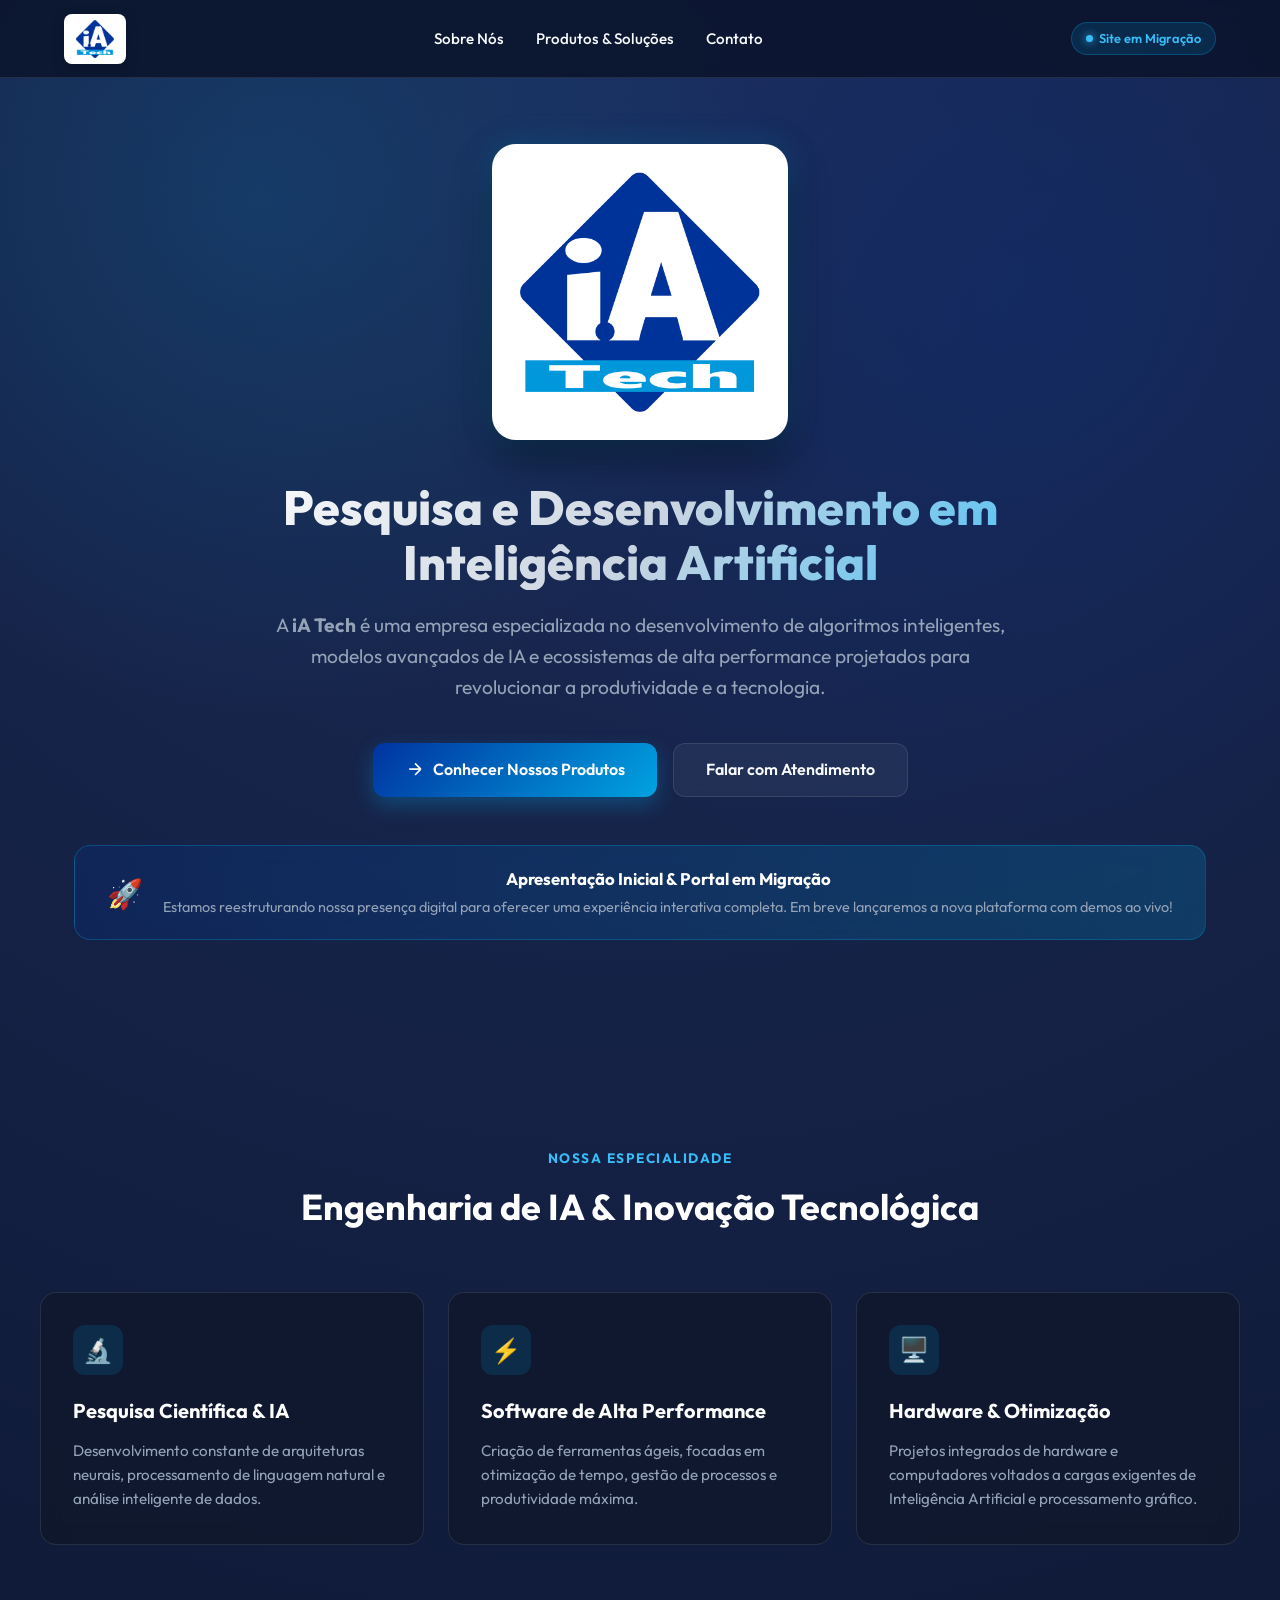
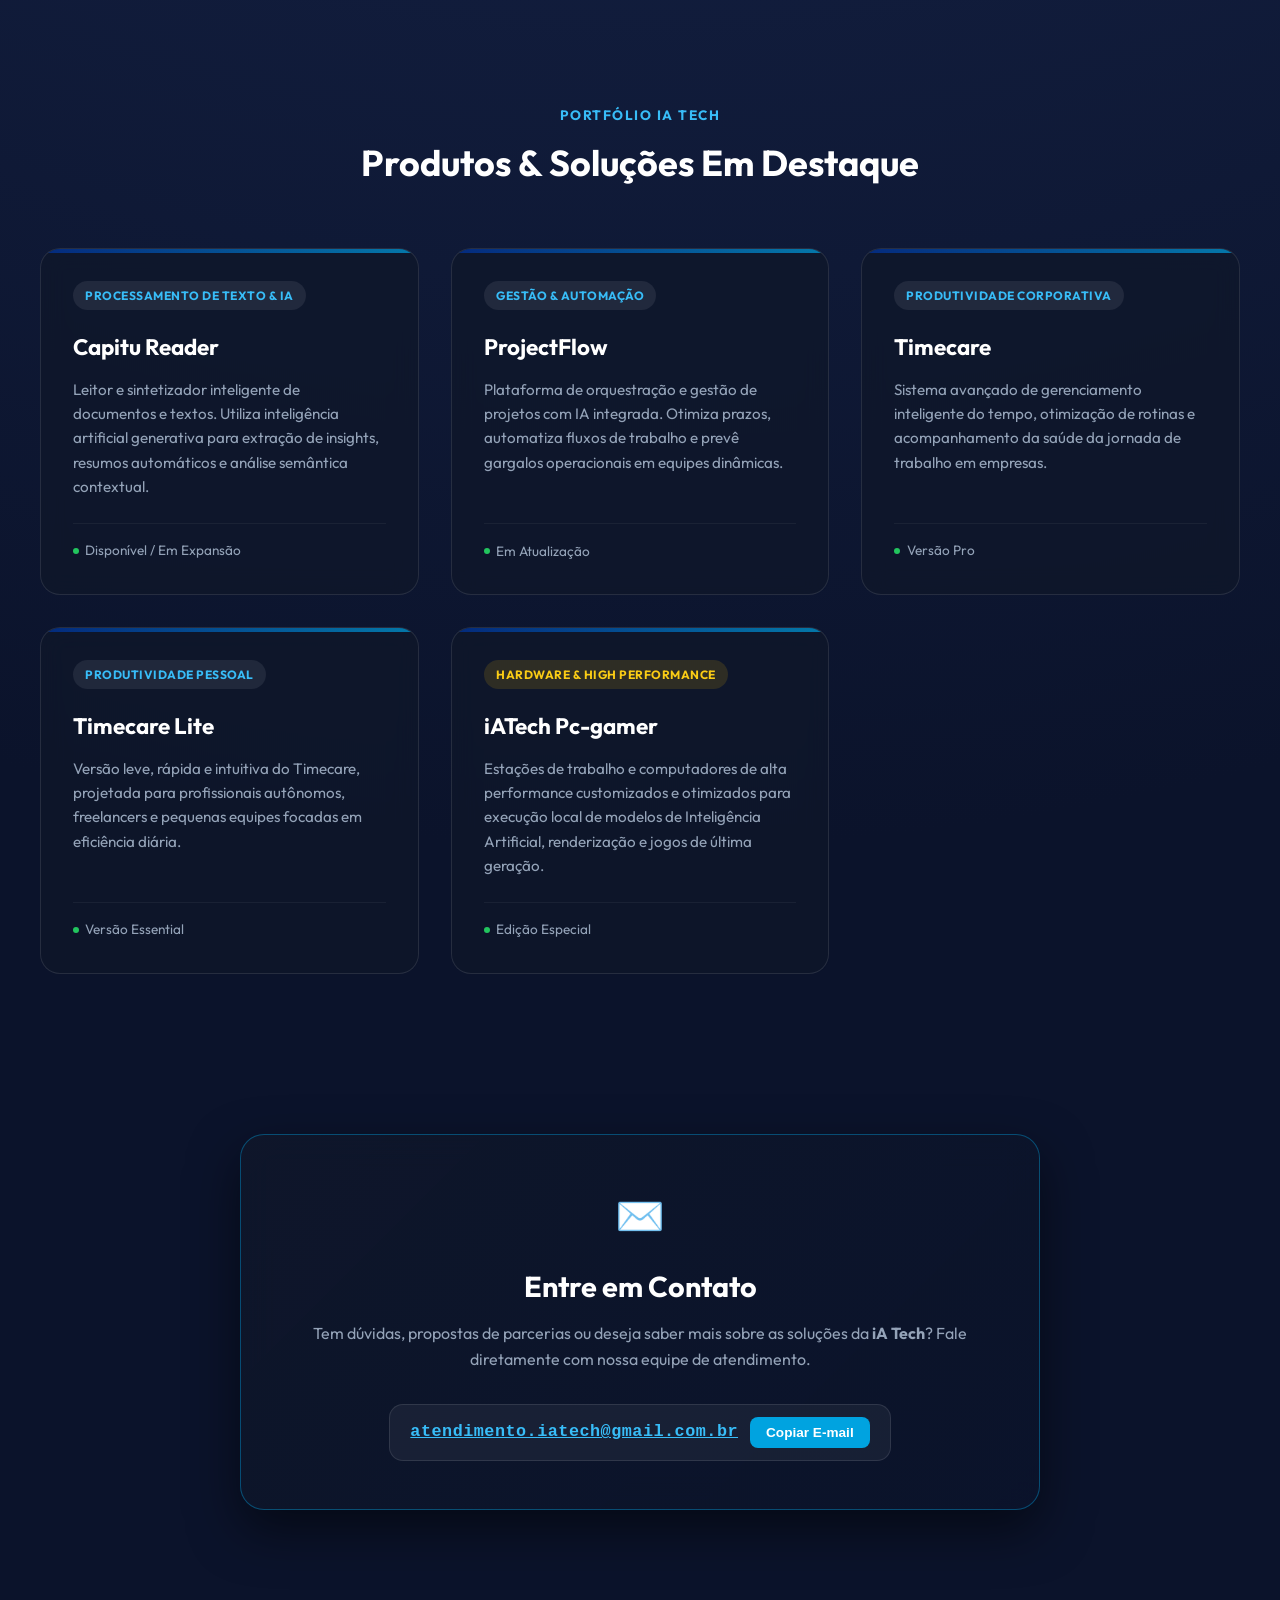
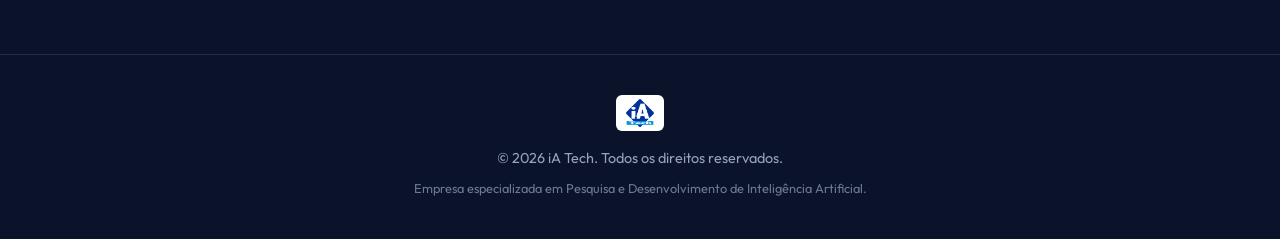
==== index.html @ 03be35f1 "init" ====
<!DOCTYPE html>
<html lang="pt-BR">
<head>
  <meta charset="UTF-8">
  <meta name="viewport" content="width=device-width, initial-scale=1.0">
  <title>iA Tech | Pesquisa e Desenvolvimento em Inteligência Artificial</title>

  <!-- SEO & Open Graph Meta Tags -->
  <meta name="description" content="A iA Tech é uma empresa especializada em pesquisa e desenvolvimento de inteligência artificial. Conheça nossos produtos: Capitu Reader, ProjectFlow, Timecare, Timecare Lite e iATech Pc-gamer.">
  <meta name="keywords" content="iA Tech, Inteligência Artificial, Pesquisa e Desenvolvimento, Capitu Reader, ProjectFlow, Timecare, Timecare Lite, iATech Pc-gamer">
  <meta name="author" content="iA Tech">
  
  <meta property="og:title" content="iA Tech | Pesquisa e Desenvolvimento de Inteligência Artificial">
  <meta property="og:description" content="Empresa especializada em soluções avançadas, pesquisa e desenvolvimento de inteligência artificial.">
  <meta property="og:image" content="logo.png">
  <meta property="og:type" content="website">

  <!-- Favicon -->
  <link rel="icon" type="image/png" href="logo.png">

  <!-- Google Fonts (Outfit & Inter) -->
  <link rel="preconnect" href="https://fonts.googleapis.com">
  <link rel="preconnect" href="https://fonts.gstatic.com" crossorigin>
  <link href="https://fonts.googleapis.com/css2?family=Inter:wght@400;500;600;700&family=Outfit:wght@500;600;700;800&display=swap" rel="stylesheet">

  <!-- Custom Stylesheet -->
  <link rel="stylesheet" href="styles.css">

  <!-- ==========================================================================
       BLOCO GOOGLE TAG (gtag.js) - COLE O SEU ID DO GOOGLE ANALYTICS ABAIXO
       ========================================================================== -->
  <!-- Google tag (gtag.js)
  <script async src="https://www.googletagmanager.com/gtag/js?id=G-XXXXXXXXXX"></script>
  <script>
    window.dataLayer = window.dataLayer || [];
    function gtag(){dataLayer.push(arguments);}
    gtag('js', new Date());

    gtag('config', 'G-XXXXXXXXXX');
  </script>
  -->
  <!-- ========================================================================== -->
</head>
<body>

  <!-- Ambient Lighting Effects -->
  <div class="ambient-glow"></div>

  <!-- Header Navigation -->
  <header class="navbar">
    <div class="container nav-container">
      <a href="#" class="nav-logo-box" title="iA Tech Website">
        <img src="logo.png" alt="iA Tech Logo" class="nav-logo-img">
      </a>

      <ul class="nav-links">
        <li><a href="#sobre">Sobre Nós</a></li>
        <li><a href="#produtos">Produtos & Soluções</a></li>
        <li><a href="#contato">Contato</a></li>
      </ul>

      <div class="badge-status">
        <span class="badge-dot"></span>
        <span>Site em Migração</span>
      </div>
    </div>
  </header>

  <main>
    <!-- Hero Section -->
    <section class="hero container">
      <!-- White card background to match white background of logo.png 800x800 -->
      <div class="hero-logo-wrapper">
        <img src="logo.png" alt="iA Tech - Inteligência Artificial" class="hero-logo-img">
      </div>

      <h1 class="hero-title">Pesquisa e Desenvolvimento em Inteligência Artificial</h1>
      
      <p class="hero-subtitle">
        A <strong>iA Tech</strong> é uma empresa especializada no desenvolvimento de algoritmos inteligentes, modelos avançados de IA e ecossistemas de alta performance projetados para revolucionar a produtividade e a tecnologia.
      </p>

      <div class="hero-cta-group">
        <a href="#produtos" class="btn btn-primary">
          <svg width="20" height="20" fill="none" stroke="currentColor" stroke-width="2" viewBox="0 0 24 24"><path d="M19 11H5m14 0l-7-7m7 7l-7 7"/></svg>
          Conhecer Nossos Produtos
        </a>
        <a href="#contato" class="btn btn-secondary">
          Falar com Atendimento
        </a>
      </div>

      <!-- Migration Announcement Notice -->
      <div class="migration-notice">
        <div class="notice-icon">🚀</div>
        <div class="notice-text">
          <h4>Apresentação Inicial & Portal em Migração</h4>
          <p>Estamos reestruturando nossa presença digital para oferecer uma experiência interativa completa. Em breve lançaremos a nova plataforma com demos ao vivo!</p>
        </div>
      </div>
    </section>

    <!-- About / Mission Section -->
    <section id="sobre" class="section container">
      <div class="section-header">
        <span class="section-tag">Nossa Especialidade</span>
        <h2 class="section-title">Engenharia de IA & Inovação Tecnológica</h2>
      </div>

      <div class="grid-about">
        <div class="card-about">
          <div class="about-icon">🔬</div>
          <h3>Pesquisa Científica & IA</h3>
          <p>Desenvolvimento constante de arquiteturas neurais, processamento de linguagem natural e análise inteligente de dados.</p>
        </div>

        <div class="card-about">
          <div class="about-icon">⚡</div>
          <h3>Software de Alta Performance</h3>
          <p>Criação de ferramentas ágeis, focadas em otimização de tempo, gestão de processos e produtividade máxima.</p>
        </div>

        <div class="card-about">
          <div class="about-icon">🖥️</div>
          <h3>Hardware & Otimização</h3>
          <p>Projetos integrados de hardware e computadores voltados a cargas exigentes de Inteligência Artificial e processamento gráfico.</p>
        </div>
      </div>
    </section>

    <!-- Products Section -->
    <section id="produtos" class="section container">
      <div class="section-header">
        <span class="section-tag">Portfólio iA Tech</span>
        <h2 class="section-title">Produtos & Soluções Em Destaque</h2>
      </div>

      <div class="products-grid">
        
        <!-- Capitu Reader -->
        <article class="product-card">
          <span class="product-badge">Processamento de Texto & IA</span>
          <h3 class="product-title">Capitu Reader</h3>
          <p class="product-description">
            Leitor e sintetizador inteligente de documentos e textos. Utiliza inteligência artificial generativa para extração de insights, resumos automáticos e análise semântica contextual.
          </p>
          <div class="product-footer">
            <span class="product-status">
              <span class="status-dot"></span> Disponível / Em Expansão
            </span>
          </div>
        </article>

        <!-- ProjectFlow -->
        <article class="product-card">
          <span class="product-badge">Gestão & Automação</span>
          <h3 class="product-title">ProjectFlow</h3>
          <p class="product-description">
            Plataforma de orquestração e gestão de projetos com IA integrada. Otimiza prazos, automatiza fluxos de trabalho e prevê gargalos operacionais em equipes dinâmicas.
          </p>
          <div class="product-footer">
            <span class="product-status">
              <span class="status-dot"></span> Em Atualização
            </span>
          </div>
        </article>

        <!-- Timecare -->
        <article class="product-card">
          <span class="product-badge">Produtividade Corporativa</span>
          <h3 class="product-title">Timecare</h3>
          <p class="product-description">
            Sistema avançado de gerenciamento inteligente do tempo, otimização de rotinas e acompanhamento da saúde da jornada de trabalho em empresas.
          </p>
          <div class="product-footer">
            <span class="product-status">
              <span class="status-dot"></span> Versão Pro
            </span>
          </div>
        </article>

        <!-- Timecare Lite -->
        <article class="product-card">
          <span class="product-badge">Produtividade Pessoal</span>
          <h3 class="product-title">Timecare Lite</h3>
          <p class="product-description">
            Versão leve, rápida e intuitiva do Timecare, projetada para profissionais autônomos, freelancers e pequenas equipes focadas em eficiência diária.
          </p>
          <div class="product-footer">
            <span class="product-status">
              <span class="status-dot"></span> Versão Essential
            </span>
          </div>
        </article>

        <!-- iATech Pc-gamer -->
        <article class="product-card">
          <span class="product-badge hardware">Hardware & High Performance</span>
          <h3 class="product-title">iATech Pc-gamer</h3>
          <p class="product-description">
            Estações de trabalho e computadores de alta performance customizados e otimizados para execução local de modelos de Inteligência Artificial, renderização e jogos de última geração.
          </p>
          <div class="product-footer">
            <span class="product-status">
              <span class="status-dot"></span> Edição Especial
            </span>
          </div>
        </article>

      </div>
    </section>

    <!-- Contact Section with Anti-Bot Obfuscated Email -->
    <section id="contato" class="section container">
      <div class="contact-card">
        <div class="contact-icon">✉️</div>
        <h2 class="contact-title">Entre em Contato</h2>
        <p class="contact-text">
          Tem dúvidas, propostas de parcerias ou deseja saber mais sobre as soluções da <strong>iA Tech</strong>? Fale diretamente com nossa equipe de atendimento.
        </p>

        <!-- Anti-bot Email Component -->
        <div class="email-obfuscated-container">
          <a id="email-mailto-btn" href="#" class="email-display" title="Clique para enviar um e-mail">
            <span id="email-placeholder">&#97;&#116;&#101;&#110;&#100;&#105;&#109;&#101;&#110;&#116;&#111;&#46;&#105;&#97;&#116;&#101;&#99;&#104;&#64;&#103;&#109;&#97;&#105;&#108;&#46;&#99;&#111;&#109;&#46;&#98;&#114;</span>
          </a>
          <button id="copy-email-btn" class="btn-copy" type="button">Copiar E-mail</button>
        </div>
      </div>
    </section>
  </main>

  <!-- Notification Toast -->
  <div id="toast-copied" class="toast-copied">E-mail copiado!</div>

  <!-- Footer -->
  <footer>
    <div class="container">
      <div class="footer-logo">
        <img src="logo.png" alt="iA Tech Logo">
      </div>
      <p>&copy; 2026 iA Tech. Todos os direitos reservados.</p>
      <p style="margin-top: 0.5rem; font-size: 0.8rem; opacity: 0.7;">Empresa especializada em Pesquisa e Desenvolvimento de Inteligência Artificial.</p>
    </div>
  </footer>

  <!-- Anti-Bot Email & Interactions Script -->
  <script src="script.js"></script>
</body>
</html>
---- styles.css ----
/* ==========================================================================
   iA Tech - Design System & Modern Styles
   ========================================================================== */

:root {
  --primary-blue: #0033a0;
  --primary-dark: #070d19;
  --bg-dark: #0b132b;
  --bg-card: rgba(15, 23, 42, 0.75);
  --cyan-accent: #00a3e0;
  --cyan-bright: #38bdf8;
  --text-main: #f8fafc;
  --text-muted: #94a3b8;
  --border-light: rgba(255, 255, 255, 0.1);
  --border-glow: rgba(0, 163, 224, 0.4);
  --font-family: 'Outfit', 'Inter', -apple-system, BlinkMacSystemFont, 'Segoe UI', Roboto, sans-serif;
  --transition: all 0.3s cubic-bezier(0.4, 0, 0.2, 1);
}

/* Reset & Global */
*, *::before, *::after {
  box-sizing: border-box;
  margin: 0;
  padding: 0;
}

html {
  scroll-behavior: smooth;
  font-family: var(--font-family);
  background-color: var(--bg-dark);
  color: var(--text-main);
  line-height: 1.6;
}

body {
  overflow-x: hidden;
  min-height: 100vh;
  position: relative;
  background: radial-gradient(circle at 50% 0%, #1c2d5a 0%, #0b132b 70%);
}

/* Background Ambient Glow Effects */
.ambient-glow {
  position: absolute;
  top: 0;
  left: 50%;
  transform: translateX(-50%);
  width: 100vw;
  height: 1000px;
  background: 
    radial-gradient(circle at 20% 20%, rgba(0, 163, 224, 0.15) 0%, transparent 40%),
    radial-gradient(circle at 80% 30%, rgba(0, 51, 160, 0.2) 0%, transparent 50%);
  pointer-events: none;
  z-index: 0;
}

.container {
  width: 100%;
  max-width: 1200px;
  margin: 0 auto;
  padding: 0 1.5rem;
  position: relative;
  z-index: 1;
}

/* Header & Navigation */
.navbar {
  position: fixed;
  top: 0;
  left: 0;
  width: 100%;
  z-index: 100;
  backdrop-filter: blur(16px);
  -webkit-backdrop-filter: blur(16px);
  background: rgba(11, 19, 43, 0.85);
  border-bottom: 1px solid var(--border-light);
  padding: 0.85rem 0;
}

.nav-container {
  display: flex;
  justify-content: space-between;
  align-items: center;
}

.nav-logo-box {
  background: #ffffff;
  padding: 6px 12px;
  border-radius: 8px;
  display: flex;
  align-items: center;
  box-shadow: 0 4px 14px rgba(0, 0, 0, 0.2);
}

.nav-logo-img {
  height: 38px;
  width: auto;
  object-fit: contain;
}

.nav-links {
  display: flex;
  gap: 2rem;
  list-style: none;
  align-items: center;
}

.nav-links a {
  color: var(--text-main);
  text-decoration: none;
  font-weight: 500;
  font-size: 0.95rem;
  transition: var(--transition);
}

.nav-links a:hover {
  color: var(--cyan-bright);
}

.badge-status {
  background: rgba(0, 163, 224, 0.15);
  color: var(--cyan-bright);
  border: 1px solid rgba(0, 163, 224, 0.3);
  padding: 0.35rem 0.85rem;
  border-radius: 50px;
  font-size: 0.8rem;
  font-weight: 600;
  display: inline-flex;
  align-items: center;
  gap: 0.4rem;
}

.badge-dot {
  width: 7px;
  height: 7px;
  background-color: var(--cyan-bright);
  border-radius: 50%;
  box-shadow: 0 0 8px var(--cyan-bright);
  animation: pulseDot 2s infinite;
}

@keyframes pulseDot {
  0% { opacity: 1; transform: scale(1); }
  50% { opacity: 0.4; transform: scale(1.3); }
  100% { opacity: 1; transform: scale(1); }
}

/* Hero Section */
.hero {
  padding-top: 9rem;
  padding-bottom: 5rem;
  text-align: center;
  display: flex;
  flex-direction: column;
  align-items: center;
}

/* Logo Presentation Card - White Background to match logo.png */
.hero-logo-wrapper {
  background: #ffffff;
  padding: 1.5rem;
  border-radius: 24px;
  box-shadow: 0 20px 40px rgba(0, 0, 0, 0.4), 0 0 30px rgba(0, 163, 224, 0.25);
  margin-bottom: 2.5rem;
  display: inline-flex;
  justify-content: center;
  align-items: center;
  animation: float 6s ease-in-out infinite;
  border: 4px solid rgba(255, 255, 255, 0.9);
}

.hero-logo-img {
  width: 240px;
  height: 240px;
  max-width: 100%;
  object-fit: contain;
}

@keyframes float {
  0%, 100% { transform: translateY(0px); }
  50% { transform: translateY(-10px); }
}

.hero-title {
  font-size: 3rem;
  font-weight: 800;
  line-height: 1.15;
  margin-bottom: 1.25rem;
  background: linear-gradient(135deg, #ffffff 0%, #cbd5e1 50%, var(--cyan-bright) 100%);
  -webkit-background-clip: text;
  -webkit-text-fill-color: transparent;
  max-width: 900px;
}

.hero-subtitle {
  font-size: 1.2rem;
  color: var(--text-muted);
  max-width: 750px;
  margin-bottom: 2.5rem;
  font-weight: 400;
}

.hero-cta-group {
  display: flex;
  gap: 1rem;
  justify-content: center;
  flex-wrap: wrap;
}

.btn {
  padding: 0.85rem 2rem;
  border-radius: 12px;
  font-weight: 600;
  font-size: 1rem;
  text-decoration: none;
  transition: var(--transition);
  cursor: pointer;
  display: inline-flex;
  align-items: center;
  gap: 0.5rem;
  border: none;
}

.btn-primary {
  background: linear-gradient(135deg, var(--primary-blue), var(--cyan-accent));
  color: #ffffff;
  box-shadow: 0 8px 20px rgba(0, 163, 224, 0.3);
}

.btn-primary:hover {
  transform: translateY(-2px);
  box-shadow: 0 12px 28px rgba(0, 163, 224, 0.45);
}

.btn-secondary {
  background: rgba(255, 255, 255, 0.05);
  color: var(--text-main);
  border: 1px solid var(--border-light);
  backdrop-filter: blur(10px);
}

.btn-secondary:hover {
  background: rgba(255, 255, 255, 0.1);
  border-color: var(--cyan-accent);
  color: var(--cyan-bright);
}

/* Migration Announcement Bar */
.migration-notice {
  margin: 3rem 0;
  background: linear-gradient(90deg, rgba(0, 51, 160, 0.2), rgba(0, 163, 224, 0.2));
  border: 1px solid rgba(0, 163, 224, 0.3);
  border-radius: 16px;
  padding: 1.25rem 2rem;
  display: flex;
  align-items: center;
  gap: 1.25rem;
  backdrop-filter: blur(10px);
}

.notice-icon {
  font-size: 1.8rem;
  color: var(--cyan-bright);
  flex-shrink: 0;
}

.notice-text h4 {
  font-size: 1.05rem;
  font-weight: 700;
  color: #ffffff;
  margin-bottom: 0.2rem;
}

.notice-text p {
  font-size: 0.9rem;
  color: var(--text-muted);
}

/* Section Header */
.section {
  padding: 5rem 0;
}

.section-header {
  text-align: center;
  margin-bottom: 3.5rem;
}

.section-tag {
  color: var(--cyan-bright);
  font-size: 0.85rem;
  font-weight: 700;
  text-transform: uppercase;
  letter-spacing: 1.5px;
  margin-bottom: 0.5rem;
  display: block;
}

.section-title {
  font-size: 2.25rem;
  font-weight: 700;
  color: #ffffff;
}

/* About / Highlight Cards */
.grid-about {
  display: grid;
  grid-template-columns: repeat(auto-fit, minmax(300px, 1fr));
  gap: 1.5rem;
}

.card-about {
  background: var(--bg-card);
  border: 1px solid var(--border-light);
  border-radius: 16px;
  padding: 2rem;
  transition: var(--transition);
  backdrop-filter: blur(10px);
}

.card-about:hover {
  border-color: var(--border-glow);
  transform: translateY(-5px);
  box-shadow: 0 10px 30px rgba(0, 0, 0, 0.3);
}

.about-icon {
  width: 50px;
  height: 50px;
  border-radius: 12px;
  background: rgba(0, 163, 224, 0.15);
  color: var(--cyan-bright);
  display: flex;
  align-items: center;
  justify-content: center;
  font-size: 1.5rem;
  margin-bottom: 1.25rem;
}

.card-about h3 {
  font-size: 1.25rem;
  color: #ffffff;
  margin-bottom: 0.75rem;
}

.card-about p {
  color: var(--text-muted);
  font-size: 0.95rem;
}

/* Products Section */
.products-grid {
  display: grid;
  grid-template-columns: repeat(auto-fit, minmax(320px, 1fr));
  gap: 2rem;
}

.product-card {
  background: var(--bg-card);
  border: 1px solid var(--border-light);
  border-radius: 20px;
  padding: 2rem;
  position: relative;
  overflow: hidden;
  transition: var(--transition);
  display: flex;
  flex-direction: column;
  backdrop-filter: blur(12px);
}

.product-card::before {
  content: '';
  position: absolute;
  top: 0;
  left: 0;
  width: 100%;
  height: 4px;
  background: linear-gradient(90deg, var(--primary-blue), var(--cyan-accent));
  opacity: 0.7;
  transition: var(--transition);
}

.product-card:hover {
  transform: translateY(-8px);
  border-color: var(--border-glow);
  box-shadow: 0 20px 40px rgba(0, 0, 0, 0.4), 0 0 20px rgba(0, 163, 224, 0.2);
}

.product-card:hover::before {
  opacity: 1;
  height: 6px;
}

.product-badge {
  align-self: flex-start;
  font-size: 0.75rem;
  font-weight: 700;
  padding: 0.3rem 0.75rem;
  border-radius: 50px;
  text-transform: uppercase;
  letter-spacing: 0.5px;
  margin-bottom: 1.25rem;
  background: rgba(255, 255, 255, 0.08);
  color: var(--cyan-bright);
}

.product-badge.hardware {
  background: rgba(234, 179, 8, 0.15);
  color: #facc15;
}

.product-title {
  font-size: 1.4rem;
  font-weight: 700;
  color: #ffffff;
  margin-bottom: 0.75rem;
}

.product-description {
  color: var(--text-muted);
  font-size: 0.95rem;
  margin-bottom: 1.5rem;
  flex-grow: 1;
}

.product-footer {
  display: flex;
  justify-content: space-between;
  align-items: center;
  padding-top: 1rem;
  border-top: 1px solid rgba(255, 255, 255, 0.05);
}

.product-status {
  font-size: 0.85rem;
  color: var(--text-muted);
  display: flex;
  align-items: center;
  gap: 0.4rem;
}

.status-dot {
  width: 6px;
  height: 6px;
  border-radius: 50%;
  background-color: #22c55e;
}

/* Contact Section (Email Obfuscation UI) */
.contact-card {
  background: linear-gradient(135deg, rgba(15, 23, 42, 0.9), rgba(11, 19, 43, 0.95));
  border: 1px solid var(--border-glow);
  border-radius: 24px;
  padding: 3rem 2rem;
  text-align: center;
  max-width: 800px;
  margin: 0 auto;
  box-shadow: 0 20px 50px rgba(0, 0, 0, 0.5);
  backdrop-filter: blur(16px);
}

.contact-icon {
  font-size: 2.5rem;
  color: var(--cyan-bright);
  margin-bottom: 1rem;
}

.contact-title {
  font-size: 1.8rem;
  color: #ffffff;
  margin-bottom: 0.75rem;
}

.contact-text {
  color: var(--text-muted);
  margin-bottom: 2rem;
  font-size: 1rem;
}

.email-obfuscated-container {
  display: inline-flex;
  align-items: center;
  gap: 0.75rem;
  background: rgba(255, 255, 255, 0.05);
  border: 1px solid var(--border-light);
  padding: 0.75rem 1.25rem;
  border-radius: 14px;
  max-width: 100%;
  flex-wrap: wrap;
  justify-content: center;
}

.email-display {
  font-family: monospace;
  font-size: 1.05rem;
  color: var(--cyan-bright);
  font-weight: 600;
  letter-spacing: 0.5px;
}

.btn-copy {
  background: var(--cyan-accent);
  color: #ffffff;
  border: none;
  padding: 0.5rem 1rem;
  border-radius: 8px;
  font-size: 0.85rem;
  font-weight: 600;
  cursor: pointer;
  transition: var(--transition);
}

.btn-copy:hover {
  background: #008cc2;
}

/* Toast alert for copy notification */
.toast-copied {
  position: fixed;
  bottom: 2rem;
  right: 2rem;
  background: var(--cyan-accent);
  color: #ffffff;
  padding: 0.75rem 1.5rem;
  border-radius: 10px;
  font-weight: 600;
  box-shadow: 0 10px 25px rgba(0, 0, 0, 0.3);
  opacity: 0;
  transform: translateY(20px);
  transition: all 0.3s ease;
  pointer-events: none;
  z-index: 1000;
}

.toast-copied.show {
  opacity: 1;
  transform: translateY(0);
}

/* Footer */
footer {
  border-top: 1px solid var(--border-light);
  padding: 2.5rem 0;
  margin-top: 4rem;
  text-align: center;
  color: var(--text-muted);
  font-size: 0.9rem;
}

.footer-logo {
  background: #ffffff;
  padding: 4px 10px;
  border-radius: 6px;
  display: inline-block;
  margin-bottom: 1rem;
}

.footer-logo img {
  height: 28px;
  width: auto;
  vertical-align: middle;
}

/* Responsive Media Queries */
@media (max-width: 768px) {
  .hero-title {
    font-size: 2rem;
  }

  .hero-subtitle {
    font-size: 1rem;
  }

  .hero-logo-img {
    width: 170px;
    height: 170px;
  }

  .nav-links {
    display: none; /* simple mobile view */
  }

  .migration-notice {
    flex-direction: column;
    text-align: center;
  }

  .email-obfuscated-container {
    flex-direction: column;
  }
}
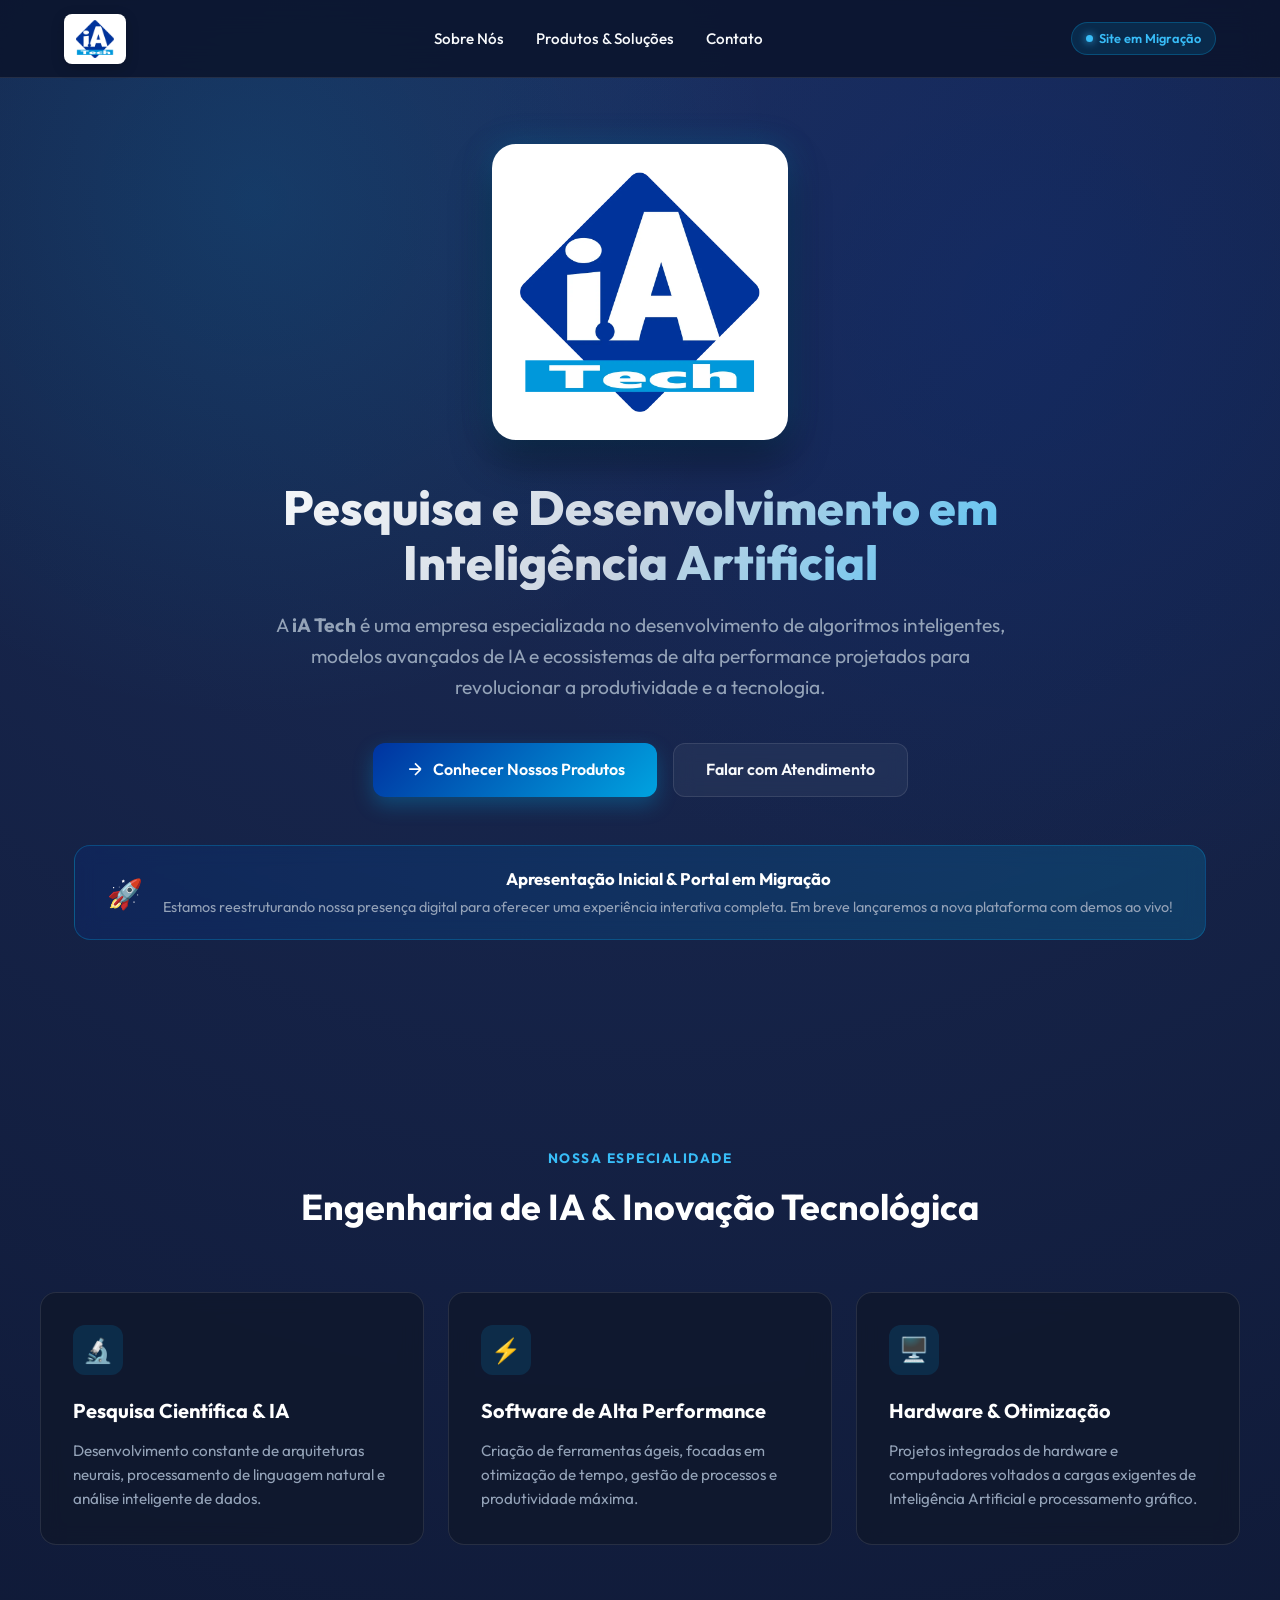
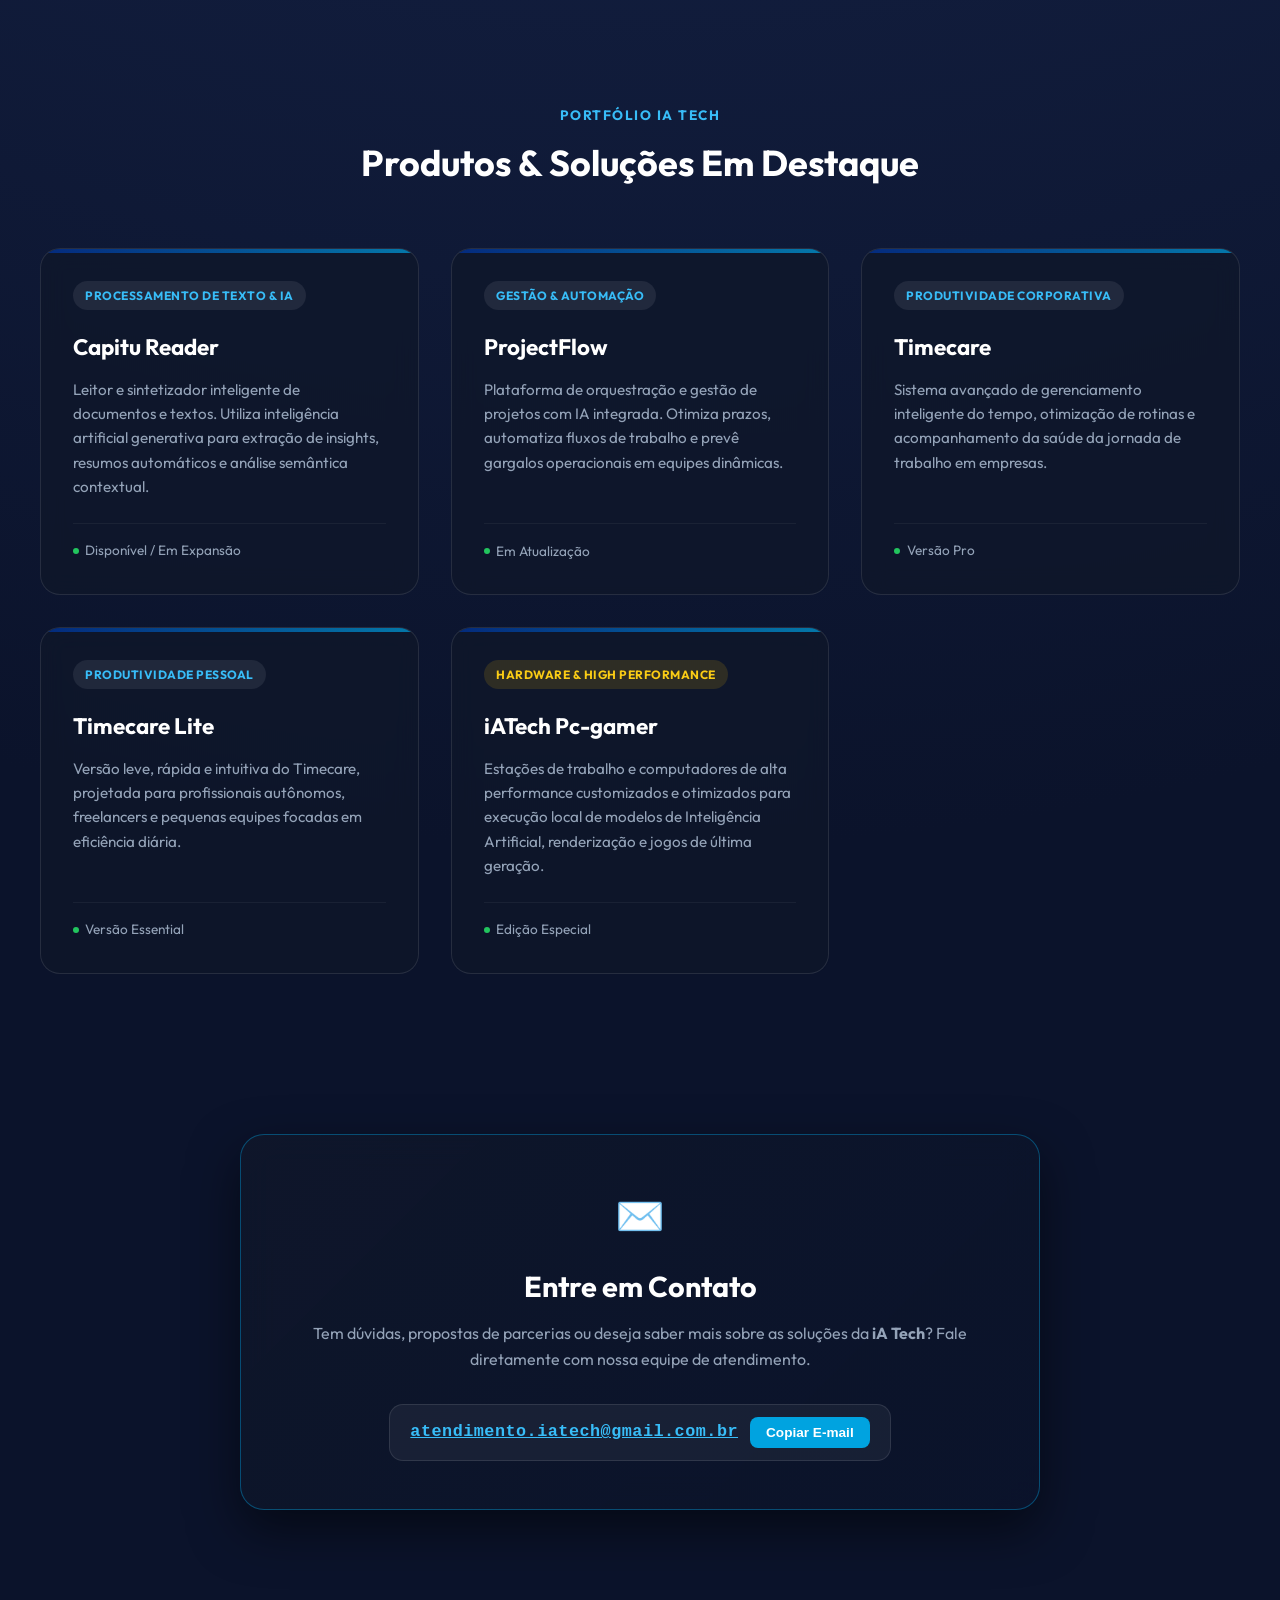
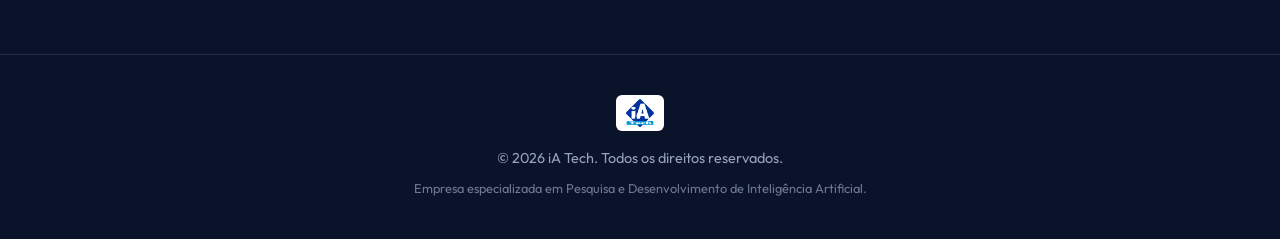
==== commit 8c64d320: "images-webp" ====
--- a/index.html
+++ b/index.html
@@ -1,27 +1,33 @@
 <!DOCTYPE html>
 <html lang="pt-BR">
+
 <head>
   <meta charset="UTF-8">
   <meta name="viewport" content="width=device-width, initial-scale=1.0">
   <title>iA Tech | Pesquisa e Desenvolvimento em Inteligência Artificial</title>
 
   <!-- SEO & Open Graph Meta Tags -->
-  <meta name="description" content="A iA Tech é uma empresa especializada em pesquisa e desenvolvimento de inteligência artificial. Conheça nossos produtos: Capitu Reader, ProjectFlow, Timecare, Timecare Lite e iATech Pc-gamer.">
-  <meta name="keywords" content="iA Tech, Inteligência Artificial, Pesquisa e Desenvolvimento, Capitu Reader, ProjectFlow, Timecare, Timecare Lite, iATech Pc-gamer">
+  <meta name="description"
+    content="A iA Tech é uma empresa especializada em pesquisa e desenvolvimento de inteligência artificial. Conheça nossos produtos: Capitu Reader, ProjectFlow, Timecare, Timecare Lite e iATech Pc-gamer.">
+  <meta name="keywords"
+    content="iA Tech, Inteligência Artificial, Pesquisa e Desenvolvimento, Capitu Reader, ProjectFlow, Timecare, Timecare Lite, iATech Pc-gamer">
   <meta name="author" content="iA Tech">
-  
+
   <meta property="og:title" content="iA Tech | Pesquisa e Desenvolvimento de Inteligência Artificial">
-  <meta property="og:description" content="Empresa especializada em soluções avançadas, pesquisa e desenvolvimento de inteligência artificial.">
-  <meta property="og:image" content="logo.png">
+  <meta property="og:description"
+    content="Empresa especializada em soluções avançadas, pesquisa e desenvolvimento de inteligência artificial.">
+  <meta property="og:image" content="logo.webp">
   <meta property="og:type" content="website">
 
   <!-- Favicon -->
-  <link rel="icon" type="image/png" href="logo.png">
+  <link rel="icon" type="image/png" href="logo.webp">
 
   <!-- Google Fonts (Outfit & Inter) -->
   <link rel="preconnect" href="https://fonts.googleapis.com">
   <link rel="preconnect" href="https://fonts.gstatic.com" crossorigin>
-  <link href="https://fonts.googleapis.com/css2?family=Inter:wght@400;500;600;700&family=Outfit:wght@500;600;700;800&display=swap" rel="stylesheet">
+  <link
+    href="https://fonts.googleapis.com/css2?family=Inter:wght@400;500;600;700&family=Outfit:wght@500;600;700;800&display=swap"
+    rel="stylesheet">
 
   <!-- Custom Stylesheet -->
   <link rel="stylesheet" href="styles.css">
@@ -41,6 +47,7 @@
   -->
   <!-- ========================================================================== -->
 </head>
+
 <body>
 
   <!-- Ambient Lighting Effects -->
@@ -50,7 +57,7 @@
   <header class="navbar">
     <div class="container nav-container">
       <a href="#" class="nav-logo-box" title="iA Tech Website">
-        <img src="logo.png" alt="iA Tech Logo" class="nav-logo-img">
+        <img src="logo.webp" alt="iA Tech Logo" class="nav-logo-img">
       </a>
 
       <ul class="nav-links">
@@ -69,20 +76,23 @@
   <main>
     <!-- Hero Section -->
     <section class="hero container">
-      <!-- White card background to match white background of logo.png 800x800 -->
+      <!-- White card background to match white background of logo.webp 800x800 -->
       <div class="hero-logo-wrapper">
-        <img src="logo.png" alt="iA Tech - Inteligência Artificial" class="hero-logo-img">
+        <img src="logo.webp" alt="iA Tech - Inteligência Artificial" class="hero-logo-img">
       </div>
 
       <h1 class="hero-title">Pesquisa e Desenvolvimento em Inteligência Artificial</h1>
-      
+
       <p class="hero-subtitle">
-        A <strong>iA Tech</strong> é uma empresa especializada no desenvolvimento de algoritmos inteligentes, modelos avançados de IA e ecossistemas de alta performance projetados para revolucionar a produtividade e a tecnologia.
+        A <strong>iA Tech</strong> é uma empresa especializada no desenvolvimento de algoritmos inteligentes, modelos
+        avançados de IA e ecossistemas de alta performance projetados para revolucionar a produtividade e a tecnologia.
       </p>
 
       <div class="hero-cta-group">
         <a href="#produtos" class="btn btn-primary">
-          <svg width="20" height="20" fill="none" stroke="currentColor" stroke-width="2" viewBox="0 0 24 24"><path d="M19 11H5m14 0l-7-7m7 7l-7 7"/></svg>
+          <svg width="20" height="20" fill="none" stroke="currentColor" stroke-width="2" viewBox="0 0 24 24">
+            <path d="M19 11H5m14 0l-7-7m7 7l-7 7" />
+          </svg>
           Conhecer Nossos Produtos
         </a>
         <a href="#contato" class="btn btn-secondary">
@@ -95,7 +105,8 @@
         <div class="notice-icon">🚀</div>
         <div class="notice-text">
           <h4>Apresentação Inicial & Portal em Migração</h4>
-          <p>Estamos reestruturando nossa presença digital para oferecer uma experiência interativa completa. Em breve lançaremos a nova plataforma com demos ao vivo!</p>
+          <p>Estamos reestruturando nossa presença digital para oferecer uma experiência interativa completa. Em breve
+            lançaremos a nova plataforma com demos ao vivo!</p>
         </div>
       </div>
     </section>
@@ -111,19 +122,22 @@
         <div class="card-about">
           <div class="about-icon">🔬</div>
           <h3>Pesquisa Científica & IA</h3>
-          <p>Desenvolvimento constante de arquiteturas neurais, processamento de linguagem natural e análise inteligente de dados.</p>
+          <p>Desenvolvimento constante de arquiteturas neurais, processamento de linguagem natural e análise inteligente
+            de dados.</p>
         </div>
 
         <div class="card-about">
           <div class="about-icon">⚡</div>
           <h3>Software de Alta Performance</h3>
-          <p>Criação de ferramentas ágeis, focadas em otimização de tempo, gestão de processos e produtividade máxima.</p>
+          <p>Criação de ferramentas ágeis, focadas em otimização de tempo, gestão de processos e produtividade máxima.
+          </p>
         </div>
 
         <div class="card-about">
           <div class="about-icon">🖥️</div>
           <h3>Hardware & Otimização</h3>
-          <p>Projetos integrados de hardware e computadores voltados a cargas exigentes de Inteligência Artificial e processamento gráfico.</p>
+          <p>Projetos integrados de hardware e computadores voltados a cargas exigentes de Inteligência Artificial e
+            processamento gráfico.</p>
         </div>
       </div>
     </section>
@@ -136,13 +150,14 @@
       </div>
 
       <div class="products-grid">
-        
+
         <!-- Capitu Reader -->
         <article class="product-card">
           <span class="product-badge">Processamento de Texto & IA</span>
           <h3 class="product-title">Capitu Reader</h3>
           <p class="product-description">
-            Leitor e sintetizador inteligente de documentos e textos. Utiliza inteligência artificial generativa para extração de insights, resumos automáticos e análise semântica contextual.
+            Leitor e sintetizador inteligente de documentos e textos. Utiliza inteligência artificial generativa para
+            extração de insights, resumos automáticos e análise semântica contextual.
           </p>
           <div class="product-footer">
             <span class="product-status">
@@ -156,7 +171,8 @@
           <span class="product-badge">Gestão & Automação</span>
           <h3 class="product-title">ProjectFlow</h3>
           <p class="product-description">
-            Plataforma de orquestração e gestão de projetos com IA integrada. Otimiza prazos, automatiza fluxos de trabalho e prevê gargalos operacionais em equipes dinâmicas.
+            Plataforma de orquestração e gestão de projetos com IA integrada. Otimiza prazos, automatiza fluxos de
+            trabalho e prevê gargalos operacionais em equipes dinâmicas.
           </p>
           <div class="product-footer">
             <span class="product-status">
@@ -170,7 +186,8 @@
           <span class="product-badge">Produtividade Corporativa</span>
           <h3 class="product-title">Timecare</h3>
           <p class="product-description">
-            Sistema avançado de gerenciamento inteligente do tempo, otimização de rotinas e acompanhamento da saúde da jornada de trabalho em empresas.
+            Sistema avançado de gerenciamento inteligente do tempo, otimização de rotinas e acompanhamento da saúde da
+            jornada de trabalho em empresas.
           </p>
           <div class="product-footer">
             <span class="product-status">
@@ -184,7 +201,8 @@
           <span class="product-badge">Produtividade Pessoal</span>
           <h3 class="product-title">Timecare Lite</h3>
           <p class="product-description">
-            Versão leve, rápida e intuitiva do Timecare, projetada para profissionais autônomos, freelancers e pequenas equipes focadas em eficiência diária.
+            Versão leve, rápida e intuitiva do Timecare, projetada para profissionais autônomos, freelancers e pequenas
+            equipes focadas em eficiência diária.
           </p>
           <div class="product-footer">
             <span class="product-status">
@@ -198,7 +216,8 @@
           <span class="product-badge hardware">Hardware & High Performance</span>
           <h3 class="product-title">iATech Pc-gamer</h3>
           <p class="product-description">
-            Estações de trabalho e computadores de alta performance customizados e otimizados para execução local de modelos de Inteligência Artificial, renderização e jogos de última geração.
+            Estações de trabalho e computadores de alta performance customizados e otimizados para execução local de
+            modelos de Inteligência Artificial, renderização e jogos de última geração.
           </p>
           <div class="product-footer">
             <span class="product-status">
@@ -216,13 +235,15 @@
         <div class="contact-icon">✉️</div>
         <h2 class="contact-title">Entre em Contato</h2>
         <p class="contact-text">
-          Tem dúvidas, propostas de parcerias ou deseja saber mais sobre as soluções da <strong>iA Tech</strong>? Fale diretamente com nossa equipe de atendimento.
+          Tem dúvidas, propostas de parcerias ou deseja saber mais sobre as soluções da <strong>iA Tech</strong>? Fale
+          diretamente com nossa equipe de atendimento.
         </p>
 
         <!-- Anti-bot Email Component -->
         <div class="email-obfuscated-container">
           <a id="email-mailto-btn" href="#" class="email-display" title="Clique para enviar um e-mail">
-            <span id="email-placeholder">&#97;&#116;&#101;&#110;&#100;&#105;&#109;&#101;&#110;&#116;&#111;&#46;&#105;&#97;&#116;&#101;&#99;&#104;&#64;&#103;&#109;&#97;&#105;&#108;&#46;&#99;&#111;&#109;&#46;&#98;&#114;</span>
+            <span
+              id="email-placeholder">&#97;&#116;&#101;&#110;&#100;&#105;&#109;&#101;&#110;&#116;&#111;&#46;&#105;&#97;&#116;&#101;&#99;&#104;&#64;&#103;&#109;&#97;&#105;&#108;&#46;&#99;&#111;&#109;&#46;&#98;&#114;</span>
           </a>
           <button id="copy-email-btn" class="btn-copy" type="button">Copiar E-mail</button>
         </div>
@@ -237,14 +258,16 @@
   <footer>
     <div class="container">
       <div class="footer-logo">
-        <img src="logo.png" alt="iA Tech Logo">
+        <img src="logo.webp" alt="iA Tech Logo">
       </div>
       <p>&copy; 2026 iA Tech. Todos os direitos reservados.</p>
-      <p style="margin-top: 0.5rem; font-size: 0.8rem; opacity: 0.7;">Empresa especializada em Pesquisa e Desenvolvimento de Inteligência Artificial.</p>
+      <p style="margin-top: 0.5rem; font-size: 0.8rem; opacity: 0.7;">Empresa especializada em Pesquisa e
+        Desenvolvimento de Inteligência Artificial.</p>
     </div>
   </footer>
 
   <!-- Anti-Bot Email & Interactions Script -->
   <script src="script.js"></script>
 </body>
-</html>
+
+</html>
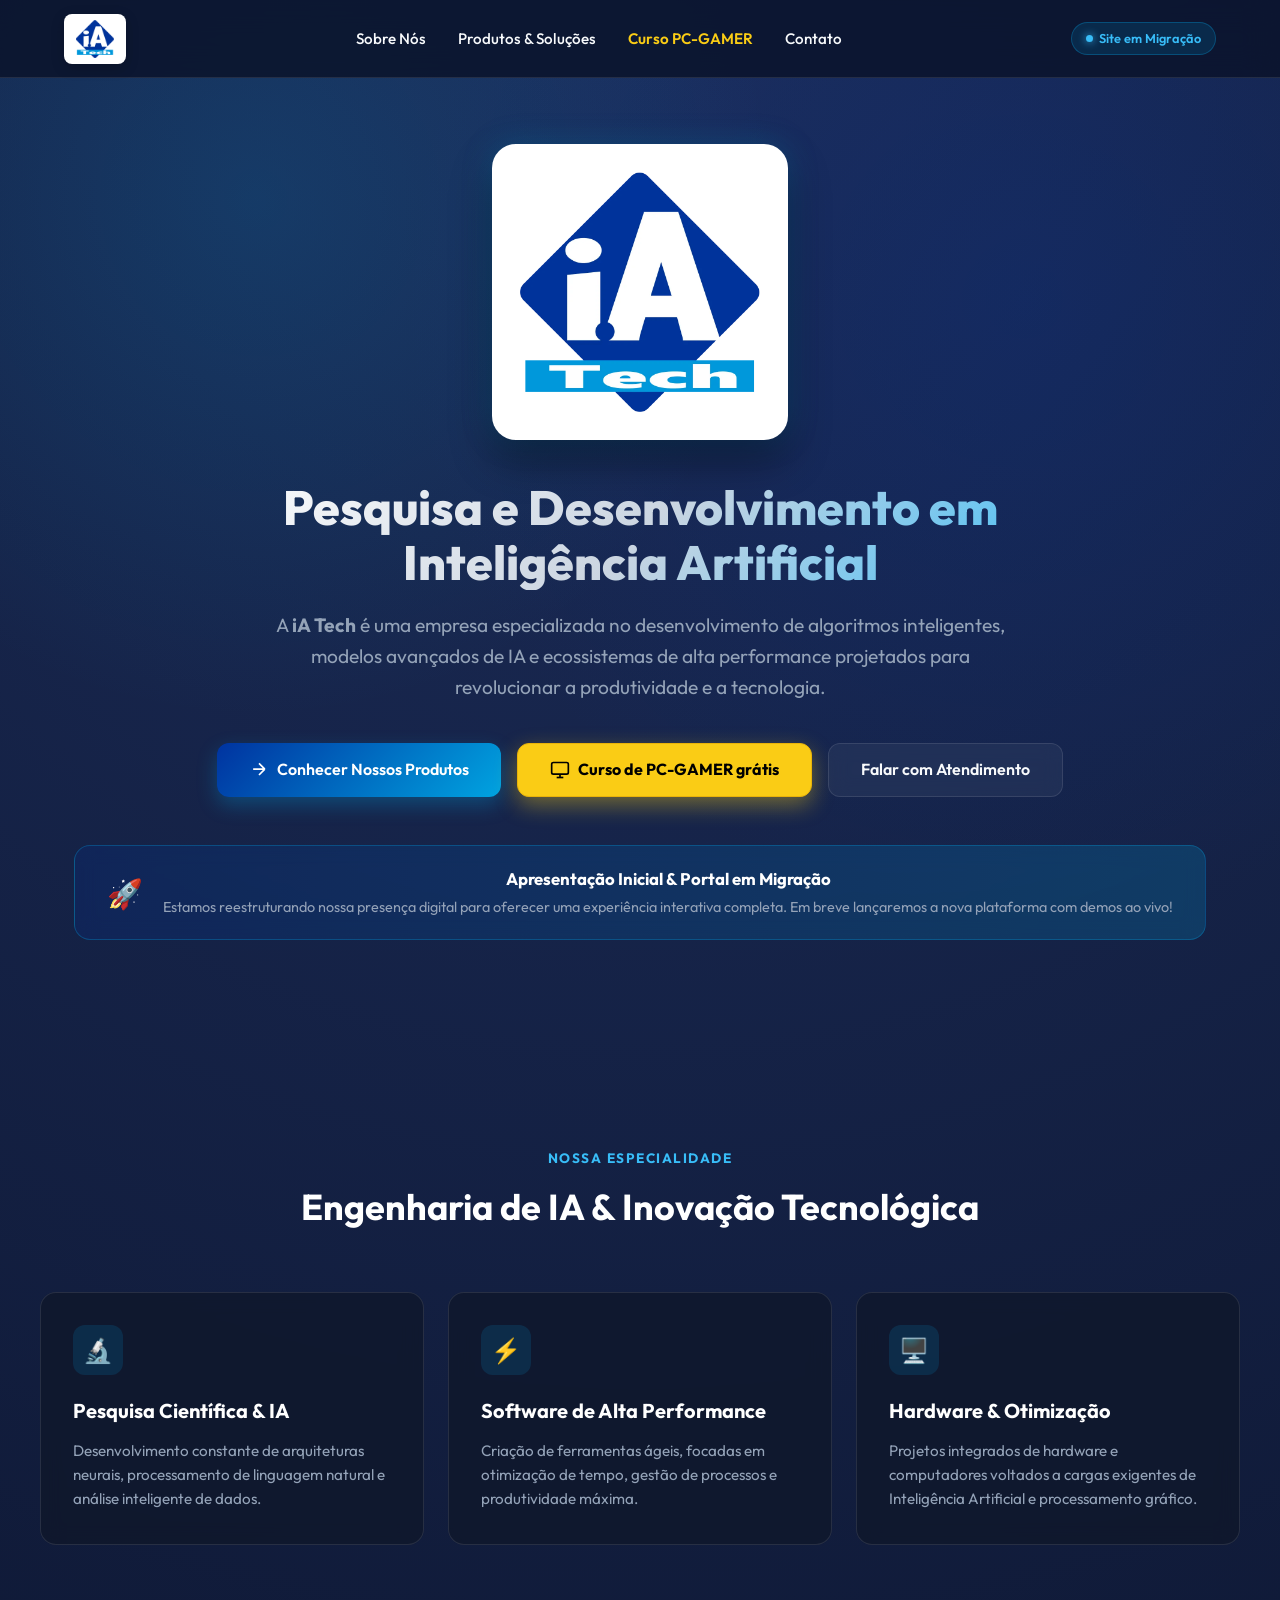
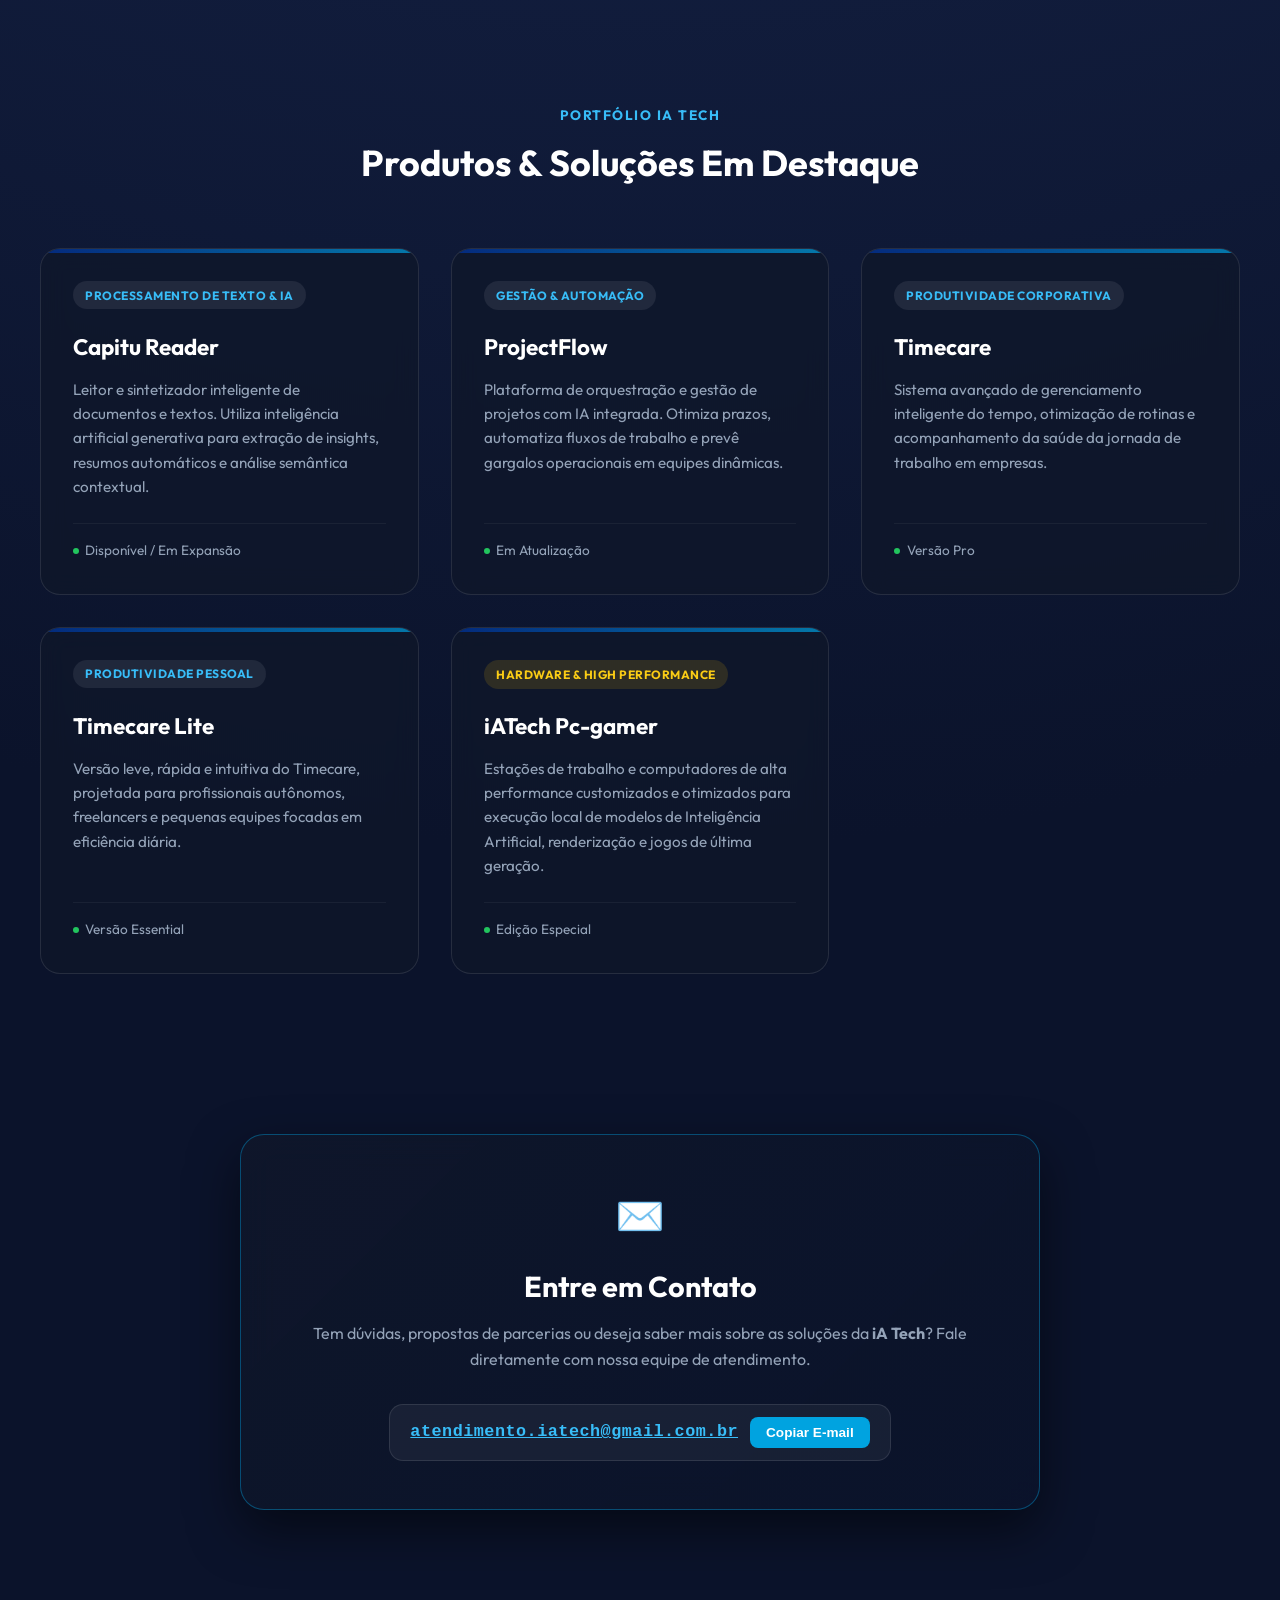
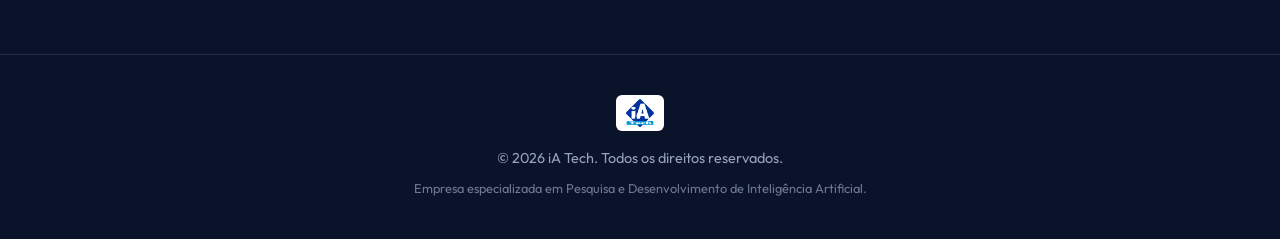
==== commit c08b7d82: "curso-online" ====
--- a/index.html
+++ b/index.html
@@ -32,38 +32,38 @@
   <!-- Custom Stylesheet -->
   <link rel="stylesheet" href="styles.css">
 
-  <!-- ==========================================================================
-       BLOCO GOOGLE TAG (gtag.js) - COLE O SEU ID DO GOOGLE ANALYTICS ABAIXO
-       ========================================================================== -->
-  <!-- Google tag (gtag.js)
-  <script async src="https://www.googletagmanager.com/gtag/js?id=G-XXXXXXXXXX"></script>
-  <script>
-    window.dataLayer = window.dataLayer || [];
-    function gtag(){dataLayer.push(arguments);}
-    gtag('js', new Date());
-
-    gtag('config', 'G-XXXXXXXXXX');
-  </script>
-  -->
-  <!-- ========================================================================== -->
+  <!-- Google Tag Manager -->
+  <script>(function (w, d, s, l, i) {
+      w[l] = w[l] || []; w[l].push({
+        'gtm.start':
+          new Date().getTime(), event: 'gtm.js'
+      }); var f = d.getElementsByTagName(s)[0],
+        j = d.createElement(s), dl = l != 'dataLayer' ? '&l=' + l : ''; j.async = true; j.src =
+          'https://www.googletagmanager.com/gtm.js?id=' + i + dl; f.parentNode.insertBefore(j, f);
+    })(window, document, 'script', 'dataLayer', 'GTM-5LF766N');</script>
+  <!-- End Google Tag Manager -->
 </head>
 
 <body>
-
+  <!-- Google Tag Manager (noscript) -->
+  <noscript><iframe src="https://www.googletagmanager.com/ns.html?id=GTM-5LF766N" height="0" width="0"
+      style="display:none;visibility:hidden"></iframe></noscript>
+  <!-- End Google Tag Manager (noscript) -->
   <!-- Ambient Lighting Effects -->
   <div class="ambient-glow"></div>
 
   <!-- Header Navigation -->
-  <header class="navbar">
+  <header class="navbar" id="site-header">
     <div class="container nav-container">
-      <a href="#" class="nav-logo-box" title="iA Tech Website">
+      <a href="#" class="nav-logo-box" id="nav-logo-home" title="iA Tech Website">
         <img src="logo.webp" alt="iA Tech Logo" class="nav-logo-img">
       </a>
 
       <ul class="nav-links">
-        <li><a href="#sobre">Sobre Nós</a></li>
-        <li><a href="#produtos">Produtos & Soluções</a></li>
-        <li><a href="#contato">Contato</a></li>
+        <li><a href="#sobre" class="portal-nav-link">Sobre Nós</a></li>
+        <li><a href="#produtos" class="portal-nav-link">Produtos & Soluções</a></li>
+        <li><a href="#curso-pc-gamer" id="nav-curso-link" class="nav-link-highlight">Curso PC-GAMER</a></li>
+        <li><a href="#contato" class="portal-nav-link">Contato</a></li>
       </ul>
 
       <div class="badge-status">
@@ -73,7 +73,12 @@
     </div>
   </header>
 
-  <main>
+  <!-- Course View Container Rendered Below Fixed Header -->
+  <div id="course-container" class="course-container hidden">
+    <iframe id="course-frame" src="about:blank" data-src="pc-gamer/index.html" title="Curso de PC-GAMER Grátis" allowfullscreen></iframe>
+  </div>
+
+  <main id="portal-main">
     <!-- Hero Section -->
     <section class="hero container">
       <!-- White card background to match white background of logo.webp 800x800 -->
@@ -89,13 +94,21 @@
       </p>
 
       <div class="hero-cta-group">
-        <a href="#produtos" class="btn btn-primary">
+        <a href="#produtos" class="btn btn-primary portal-nav-link">
           <svg width="20" height="20" fill="none" stroke="currentColor" stroke-width="2" viewBox="0 0 24 24">
             <path d="M19 11H5m14 0l-7-7m7 7l-7 7" />
           </svg>
           Conhecer Nossos Produtos
         </a>
-        <a href="#contato" class="btn btn-secondary">
+        <a href="#curso-pc-gamer" id="btn-curso-pcgamer" class="btn btn-warning">
+          <svg width="20" height="20" fill="none" stroke="currentColor" stroke-width="2" viewBox="0 0 24 24">
+            <rect x="2" y="3" width="20" height="14" rx="2" ry="2"></rect>
+            <line x1="8" y1="21" x2="16" y2="21"></line>
+            <line x1="12" y1="17" x2="12" y2="21"></line>
+          </svg>
+          Curso de PC-GAMER grátis
+        </a>
+        <a href="#contato" class="btn btn-secondary portal-nav-link">
           Falar com Atendimento
         </a>
       </div>
--- a/styles.css
+++ b/styles.css
@@ -232,6 +232,26 @@
   box-shadow: 0 12px 28px rgba(0, 163, 224, 0.45);
 }
 
+/* Yellow CTA Button - Curso PC Gamer */
+.btn-warning {
+  background: #facc15;
+  color: #000000;
+  font-weight: 700;
+  border: 1px solid #eab308;
+  box-shadow: 0 8px 22px rgba(250, 204, 21, 0.4);
+}
+
+.btn-warning:hover {
+  background: #f59e0b;
+  color: #000000;
+  transform: translateY(-2px);
+  box-shadow: 0 12px 28px rgba(245, 158, 11, 0.55);
+}
+
+.btn-warning svg {
+  color: #000000;
+}
+
 .btn-secondary {
   background: rgba(255, 255, 255, 0.05);
   color: var(--text-main);
@@ -243,6 +263,50 @@
   background: rgba(255, 255, 255, 0.1);
   border-color: var(--cyan-accent);
   color: var(--cyan-bright);
+}
+
+/* Course Container rendered below navbar */
+.course-container {
+  position: fixed;
+  top: var(--nav-height, 66px);
+  left: 0;
+  width: 100vw;
+  height: calc(100vh - var(--nav-height, 66px));
+  z-index: 90;
+  background-color: var(--bg-dark);
+  display: flex;
+  flex-direction: column;
+  opacity: 1;
+  visibility: visible;
+  transition: opacity 0.2s ease, visibility 0.2s ease;
+}
+
+.course-container.hidden {
+  display: none !important;
+  opacity: 0;
+  visibility: hidden;
+  pointer-events: none;
+}
+
+.course-container iframe {
+  width: 100%;
+  height: 100%;
+  border: none;
+  flex-grow: 1;
+  background-color: #0f172a;
+}
+
+body.course-open {
+  overflow: hidden;
+}
+
+.nav-link-highlight {
+  color: #facc15 !important;
+  font-weight: 600 !important;
+}
+
+.nav-link-highlight:hover {
+  color: #fde047 !important;
 }
 
 /* Migration Announcement Bar */
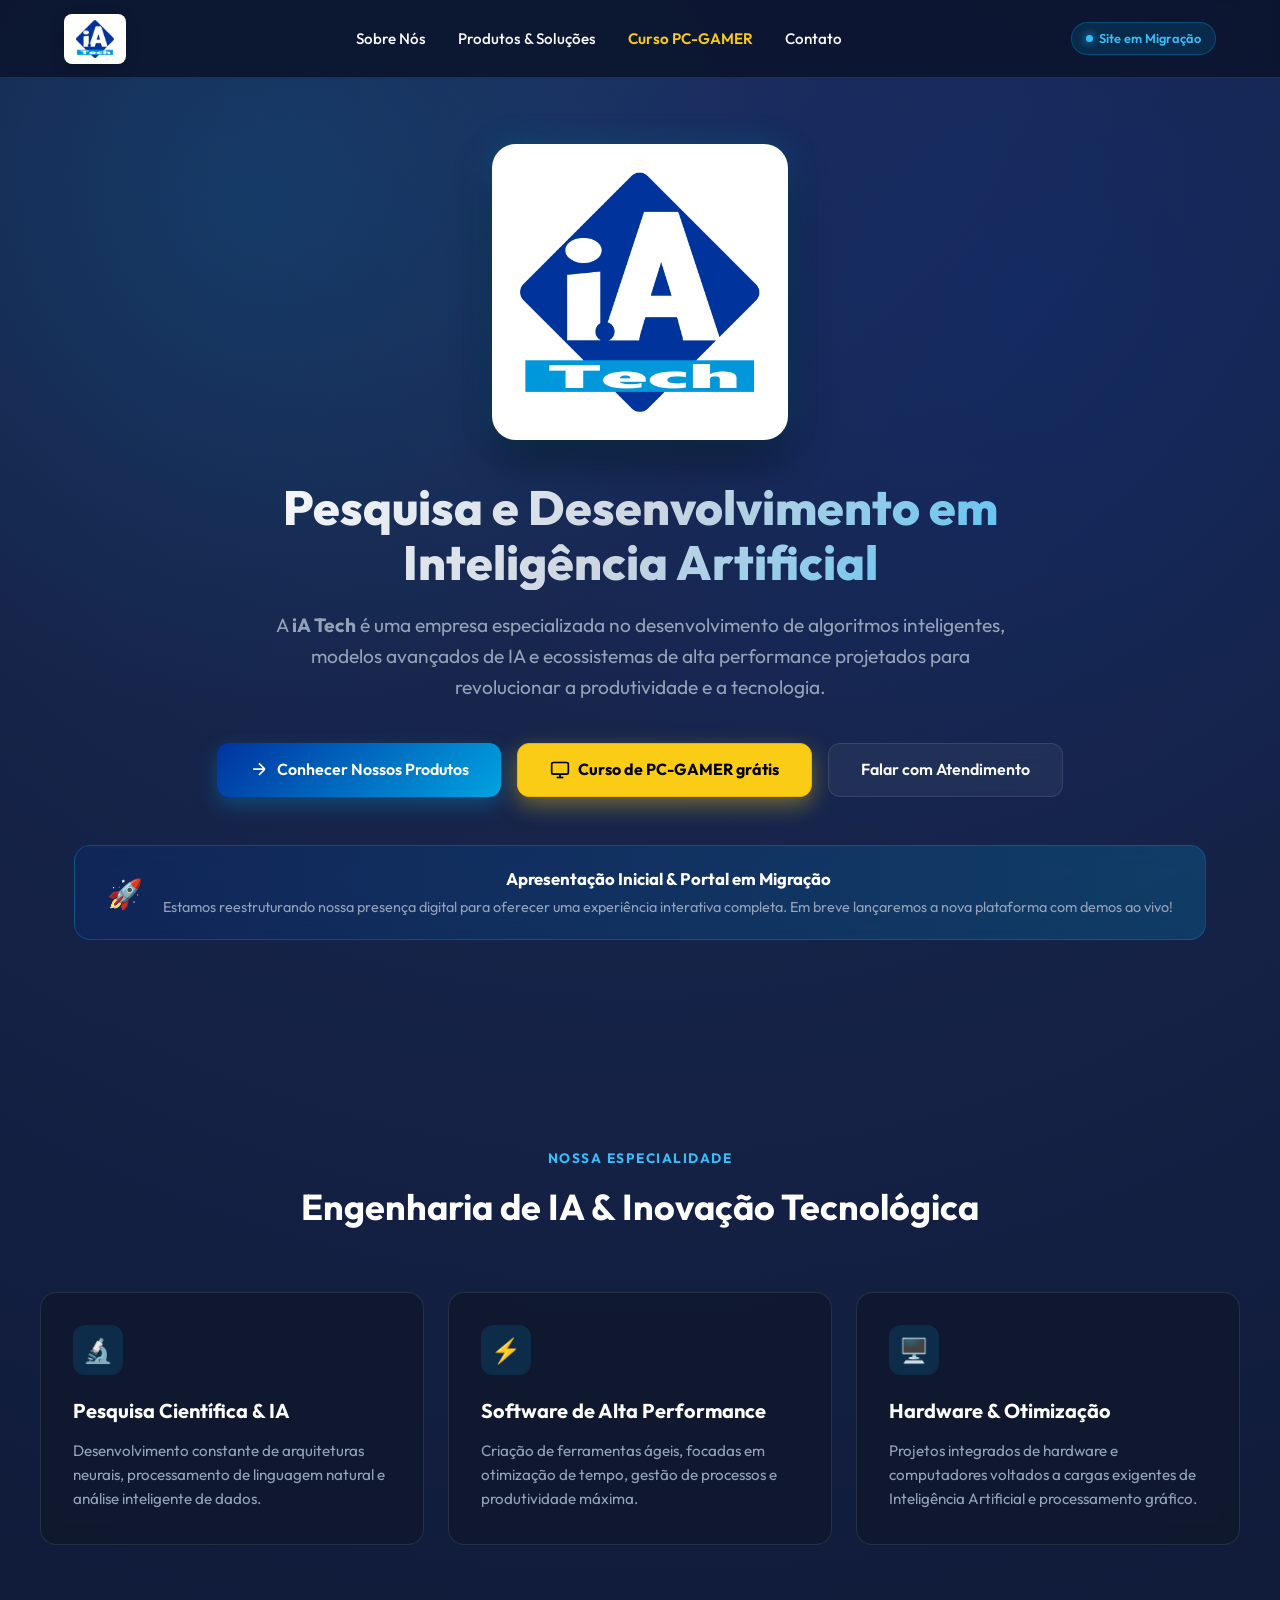
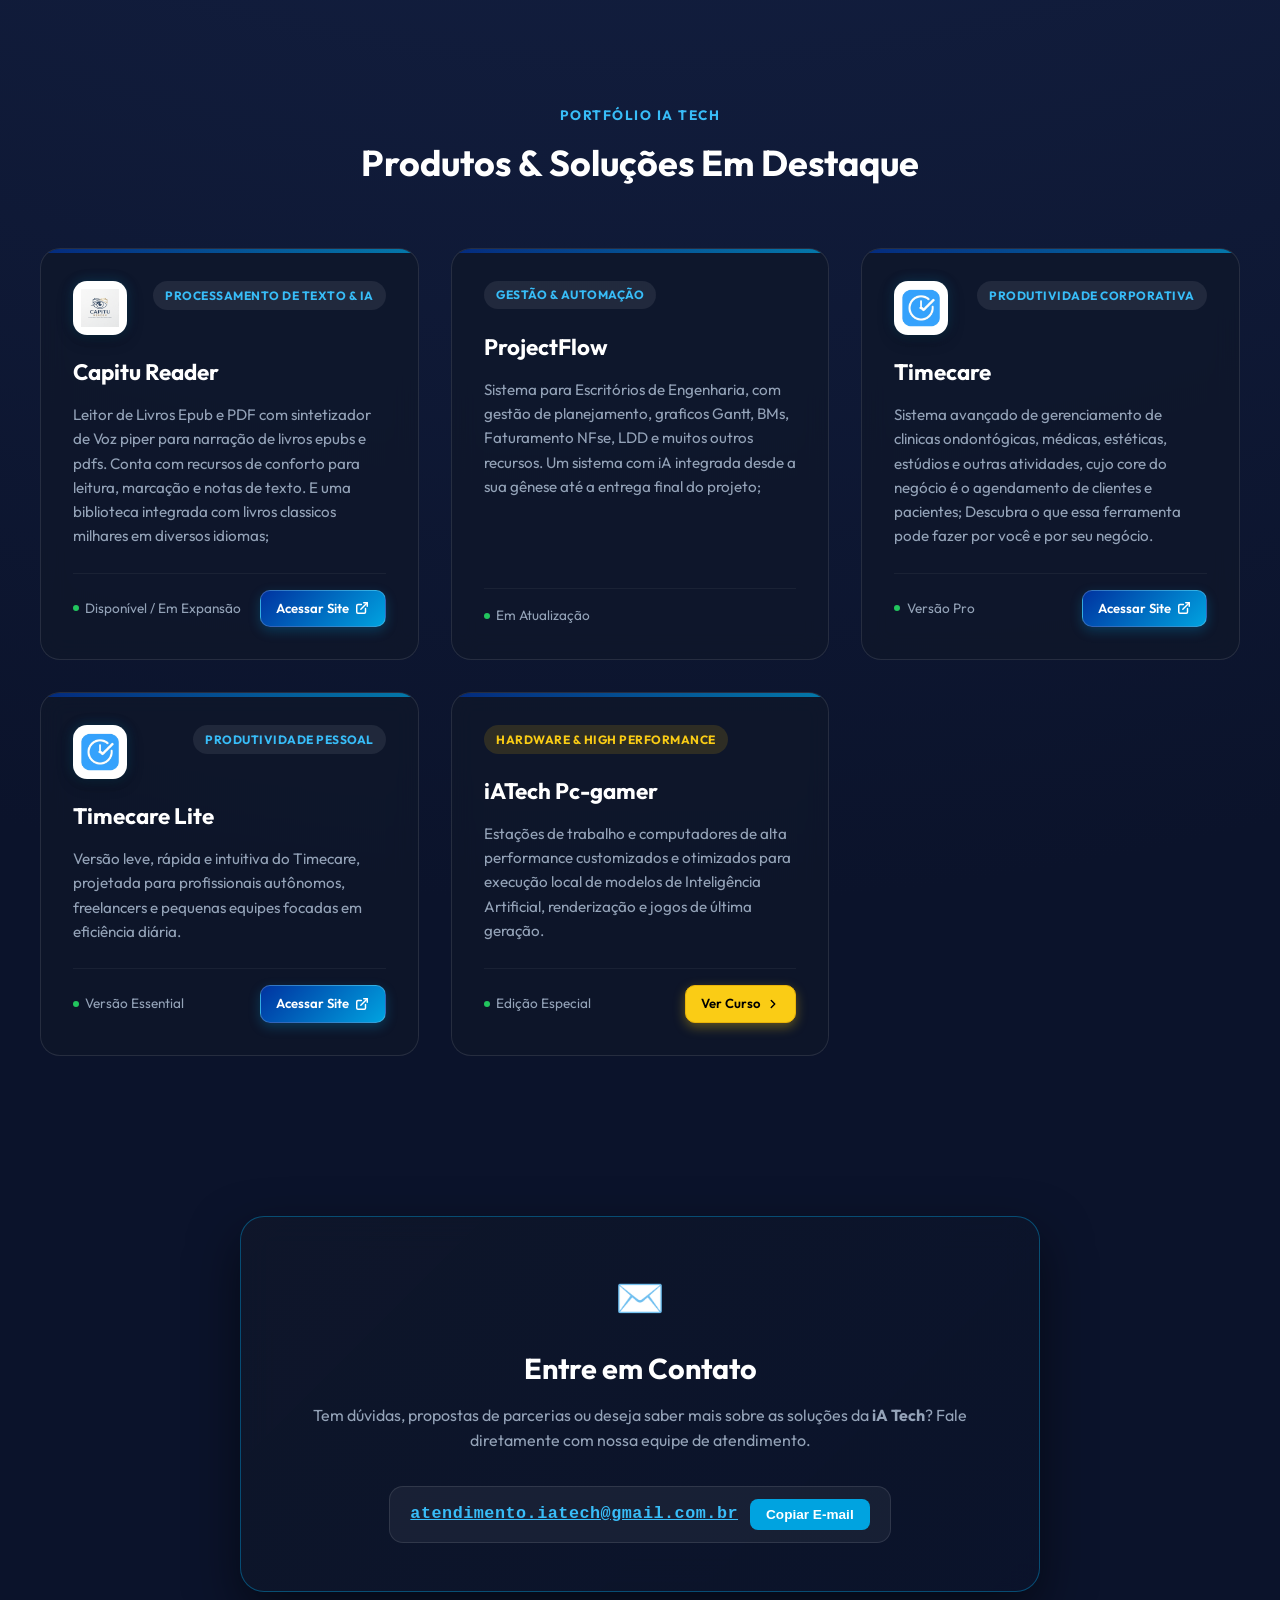
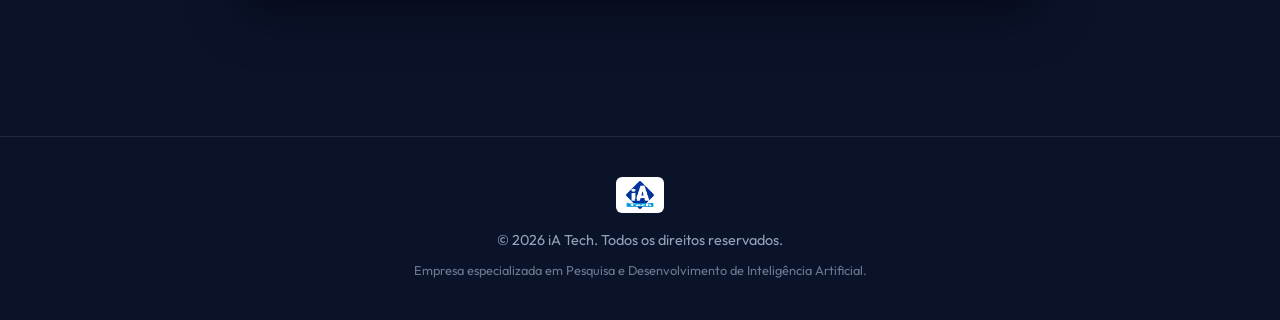
==== commit 0577483a: "botoes para os sites" ====
--- a/index.html
+++ b/index.html
@@ -75,7 +75,8 @@
 
   <!-- Course View Container Rendered Below Fixed Header -->
   <div id="course-container" class="course-container hidden">
-    <iframe id="course-frame" src="about:blank" data-src="pc-gamer/index.html" title="Curso de PC-GAMER Grátis" allowfullscreen></iframe>
+    <iframe id="course-frame" src="about:blank" data-src="pc-gamer/index.html" title="Curso de PC-GAMER Grátis"
+      allowfullscreen></iframe>
   </div>
 
   <main id="portal-main">
@@ -166,26 +167,43 @@
 
         <!-- Capitu Reader -->
         <article class="product-card">
-          <span class="product-badge">Processamento de Texto & IA</span>
+          <div class="product-card-header">
+            <div class="product-logo-wrapper" title="Capitu Reader">
+              <img src="logos/capitu-reader.png" alt="Capitu Reader Logo" class="product-logo-img">
+            </div>
+            <span class="product-badge">Processamento de Texto & IA</span>
+          </div>
           <h3 class="product-title">Capitu Reader</h3>
           <p class="product-description">
-            Leitor e sintetizador inteligente de documentos e textos. Utiliza inteligência artificial generativa para
-            extração de insights, resumos automáticos e análise semântica contextual.
+            Leitor de Livros Epub e PDF com sintetizador de Voz piper para narração de livros epubs e pdfs. Conta com
+            recursos de conforto para leitura,
+            marcação e notas de texto. E uma biblioteca integrada com livros classicos milhares em diversos idiomas;
           </p>
           <div class="product-footer">
             <span class="product-status">
               <span class="status-dot"></span> Disponível / Em Expansão
             </span>
+            <a href="https://capitu-reader.com.br" target="_blank" rel="noopener noreferrer" class="btn-product-action" title="Visitar site do Capitu Reader">
+              <span>Acessar Site</span>
+              <svg width="14" height="14" viewBox="0 0 24 24" fill="none" stroke="currentColor" stroke-width="2.5" stroke-linecap="round" stroke-linejoin="round">
+                <path d="M18 13v6a2 2 0 0 1-2 2H5a2 2 0 0 1-2-2V8a2 2 0 0 1 2-2h6"></path>
+                <polyline points="15 3 21 3 21 9"></polyline>
+                <line x1="10" y1="14" x2="21" y2="3"></line>
+              </svg>
+            </a>
           </div>
         </article>
 
         <!-- ProjectFlow -->
         <article class="product-card">
-          <span class="product-badge">Gestão & Automação</span>
+          <div class="product-card-header">
+            <span class="product-badge">Gestão & Automação</span>
+          </div>
           <h3 class="product-title">ProjectFlow</h3>
           <p class="product-description">
-            Plataforma de orquestração e gestão de projetos com IA integrada. Otimiza prazos, automatiza fluxos de
-            trabalho e prevê gargalos operacionais em equipes dinâmicas.
+            Sistema para Escritórios de Engenharia, com gestão de planejamento, graficos Gantt, BMs, Faturamento NFse,
+            LDD e muitos outros recursos.
+            Um sistema com iA integrada desde a sua gênese até a entrega final do projeto;
           </p>
           <div class="product-footer">
             <span class="product-status">
@@ -196,22 +214,41 @@
 
         <!-- Timecare -->
         <article class="product-card">
-          <span class="product-badge">Produtividade Corporativa</span>
+          <div class="product-card-header">
+            <div class="product-logo-wrapper" title="Timecare">
+              <img src="logos/timecare.png" alt="Timecare Logo" class="product-logo-img">
+            </div>
+            <span class="product-badge">Produtividade Corporativa</span>
+          </div>
           <h3 class="product-title">Timecare</h3>
           <p class="product-description">
-            Sistema avançado de gerenciamento inteligente do tempo, otimização de rotinas e acompanhamento da saúde da
-            jornada de trabalho em empresas.
+            Sistema avançado de gerenciamento de clinicas ondontógicas, médicas, estéticas, estúdios e outras
+            atividades, cujo core do negócio é o agendamento de clientes e pacientes;
+            Descubra o que essa ferramenta pode fazer por você e por seu negócio.
           </p>
           <div class="product-footer">
             <span class="product-status">
               <span class="status-dot"></span> Versão Pro
             </span>
+            <a href="https://timecare.com.br" target="_blank" rel="noopener noreferrer" class="btn-product-action" title="Visitar site do Timecare">
+              <span>Acessar Site</span>
+              <svg width="14" height="14" viewBox="0 0 24 24" fill="none" stroke="currentColor" stroke-width="2.5" stroke-linecap="round" stroke-linejoin="round">
+                <path d="M18 13v6a2 2 0 0 1-2 2H5a2 2 0 0 1-2-2V8a2 2 0 0 1 2-2h6"></path>
+                <polyline points="15 3 21 3 21 9"></polyline>
+                <line x1="10" y1="14" x2="21" y2="3"></line>
+              </svg>
+            </a>
           </div>
         </article>
 
         <!-- Timecare Lite -->
         <article class="product-card">
-          <span class="product-badge">Produtividade Pessoal</span>
+          <div class="product-card-header">
+            <div class="product-logo-wrapper" title="Timecare Lite">
+              <img src="logos/timecare.png" alt="Timecare Lite Logo" class="product-logo-img">
+            </div>
+            <span class="product-badge">Produtividade Pessoal</span>
+          </div>
           <h3 class="product-title">Timecare Lite</h3>
           <p class="product-description">
             Versão leve, rápida e intuitiva do Timecare, projetada para profissionais autônomos, freelancers e pequenas
@@ -221,12 +258,22 @@
             <span class="product-status">
               <span class="status-dot"></span> Versão Essential
             </span>
+            <a href="https://timecare.com.br" target="_blank" rel="noopener noreferrer" class="btn-product-action" title="Visitar site do Timecare Lite">
+              <span>Acessar Site</span>
+              <svg width="14" height="14" viewBox="0 0 24 24" fill="none" stroke="currentColor" stroke-width="2.5" stroke-linecap="round" stroke-linejoin="round">
+                <path d="M18 13v6a2 2 0 0 1-2 2H5a2 2 0 0 1-2-2V8a2 2 0 0 1 2-2h6"></path>
+                <polyline points="15 3 21 3 21 9"></polyline>
+                <line x1="10" y1="14" x2="21" y2="3"></line>
+              </svg>
+            </a>
           </div>
         </article>
 
         <!-- iATech Pc-gamer -->
         <article class="product-card">
-          <span class="product-badge hardware">Hardware & High Performance</span>
+          <div class="product-card-header">
+            <span class="product-badge hardware">Hardware & High Performance</span>
+          </div>
           <h3 class="product-title">iATech Pc-gamer</h3>
           <p class="product-description">
             Estações de trabalho e computadores de alta performance customizados e otimizados para execução local de
@@ -236,6 +283,12 @@
             <span class="product-status">
               <span class="status-dot"></span> Edição Especial
             </span>
+            <a href="#curso-pc-gamer" class="btn-product-action btn-product-course" id="btn-card-curso-pcgamer" title="Abrir Curso PC-Gamer">
+              <span>Ver Curso</span>
+              <svg width="14" height="14" viewBox="0 0 24 24" fill="none" stroke="currentColor" stroke-width="2.5" stroke-linecap="round" stroke-linejoin="round">
+                <polyline points="9 18 15 12 9 6"></polyline>
+              </svg>
+            </a>
           </div>
         </article>
 
--- a/styles.css
+++ b/styles.css
@@ -455,6 +455,40 @@
   height: 6px;
 }
 
+.product-card-header {
+  display: flex;
+  align-items: center;
+  justify-content: space-between;
+  gap: 1rem;
+  margin-bottom: 1.25rem;
+}
+
+.product-logo-wrapper {
+  width: 54px;
+  height: 54px;
+  background: #ffffff;
+  border-radius: 14px;
+  padding: 6px;
+  display: flex;
+  align-items: center;
+  justify-content: center;
+  box-shadow: 0 4px 15px rgba(0, 0, 0, 0.35), 0 0 12px rgba(0, 163, 224, 0.25);
+  border: 2px solid rgba(255, 255, 255, 0.95);
+  flex-shrink: 0;
+  transition: transform 0.3s ease, box-shadow 0.3s ease;
+}
+
+.product-card:hover .product-logo-wrapper {
+  transform: scale(1.08) rotate(-2deg);
+  box-shadow: 0 8px 22px rgba(0, 0, 0, 0.45), 0 0 18px rgba(0, 163, 224, 0.4);
+}
+
+.product-logo-img {
+  width: 100%;
+  height: 100%;
+  object-fit: contain;
+}
+
 .product-badge {
   align-self: flex-start;
   font-size: 0.75rem;
@@ -468,6 +502,10 @@
   color: var(--cyan-bright);
 }
 
+.product-card-header .product-badge {
+  margin-bottom: 0;
+}
+
 .product-badge.hardware {
   background: rgba(234, 179, 8, 0.15);
   color: #facc15;
@@ -491,6 +529,7 @@
   display: flex;
   justify-content: space-between;
   align-items: center;
+  gap: 0.75rem;
   padding-top: 1rem;
   border-top: 1px solid rgba(255, 255, 255, 0.05);
 }
@@ -508,6 +547,51 @@
   height: 6px;
   border-radius: 50%;
   background-color: #22c55e;
+}
+
+.btn-product-action {
+  display: inline-flex;
+  align-items: center;
+  gap: 6px;
+  padding: 0.45rem 0.95rem;
+  border-radius: 10px;
+  font-size: 0.82rem;
+  font-weight: 600;
+  text-decoration: none;
+  background: linear-gradient(135deg, var(--primary-blue), var(--cyan-accent));
+  color: #ffffff;
+  box-shadow: 0 4px 12px rgba(0, 163, 224, 0.25);
+  transition: all 0.2s ease;
+  border: 1px solid rgba(255, 255, 255, 0.2);
+  white-space: nowrap;
+}
+
+.btn-product-action:hover {
+  transform: translateY(-2px);
+  box-shadow: 0 6px 18px rgba(0, 163, 224, 0.45);
+  filter: brightness(1.1);
+  color: #ffffff;
+}
+
+.btn-product-action svg {
+  transition: transform 0.2s ease;
+}
+
+.btn-product-action:hover svg {
+  transform: translate(2px, -2px);
+}
+
+.btn-product-course {
+  background: #facc15;
+  color: #000000;
+  border-color: #eab308;
+  box-shadow: 0 4px 12px rgba(250, 204, 21, 0.35);
+}
+
+.btn-product-course:hover {
+  background: #f59e0b;
+  color: #000000;
+  box-shadow: 0 6px 18px rgba(245, 158, 11, 0.5);
 }
 
 /* Contact Section (Email Obfuscation UI) */
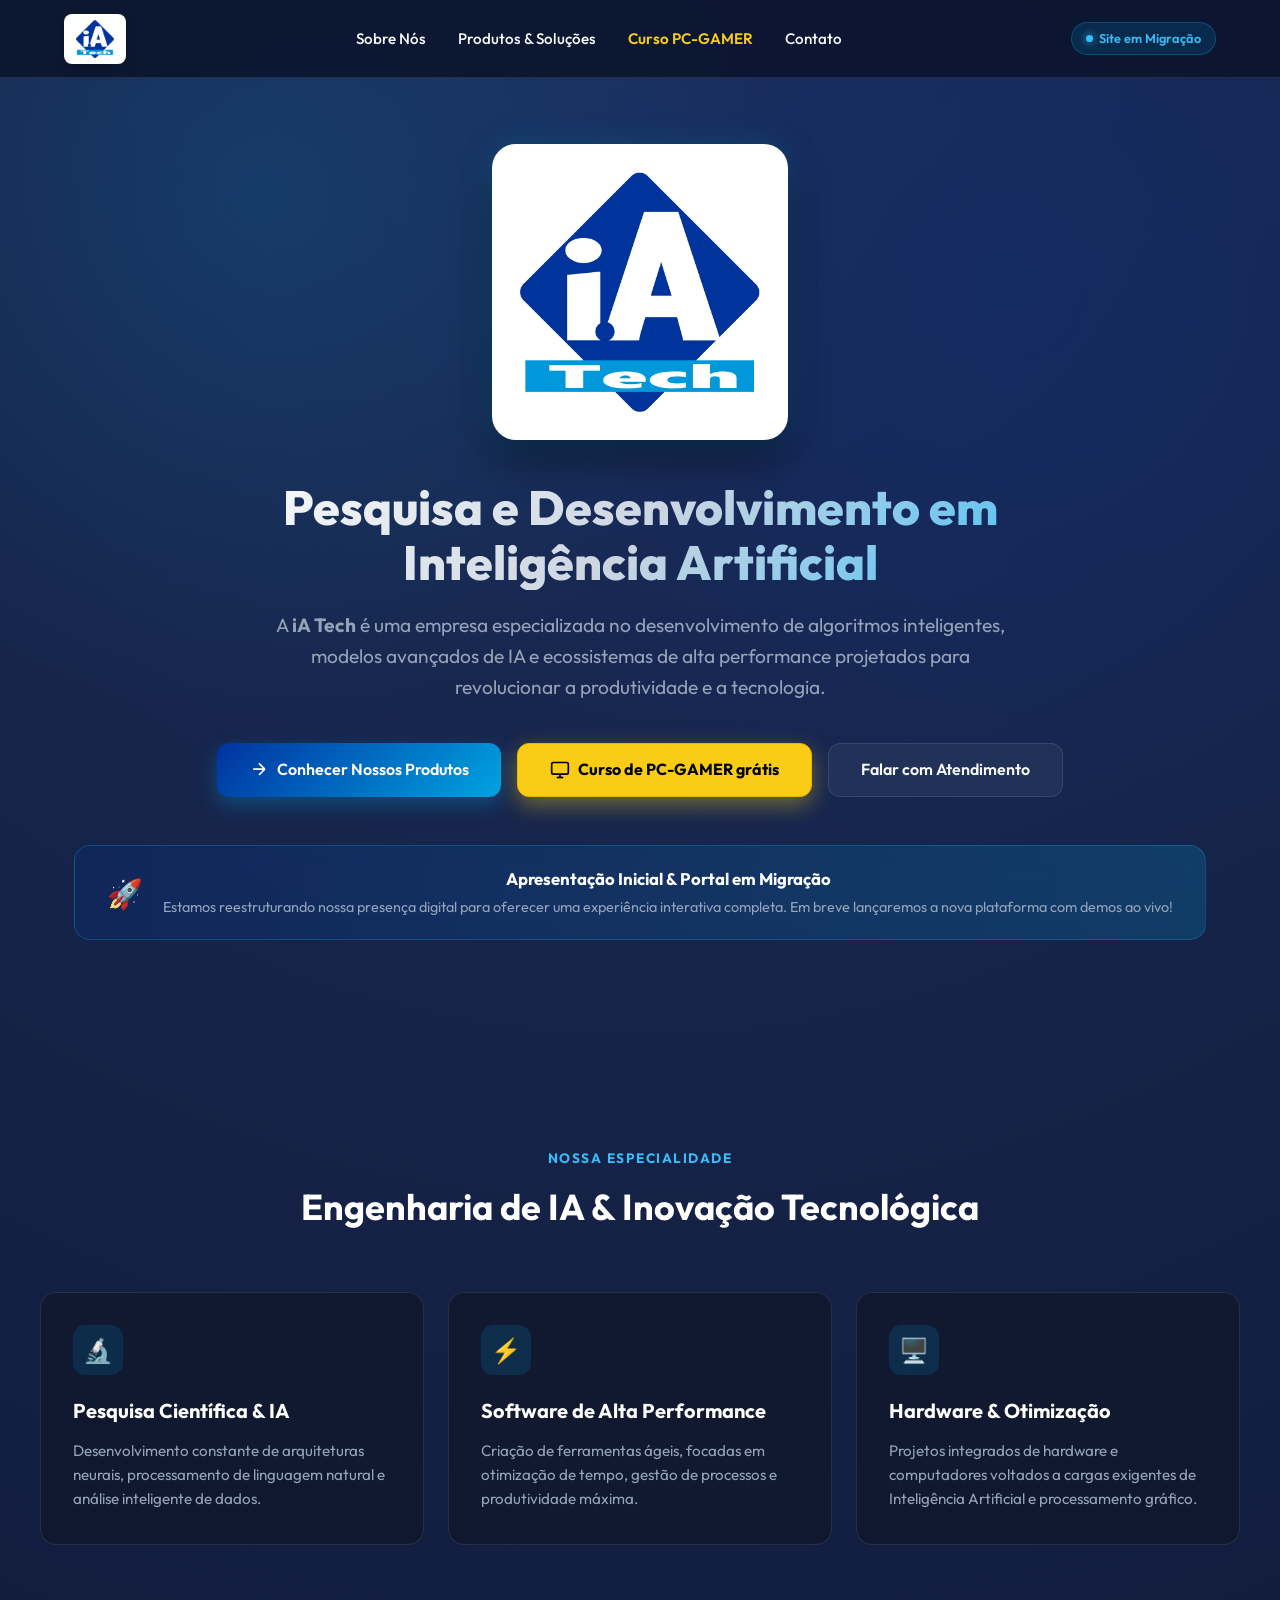
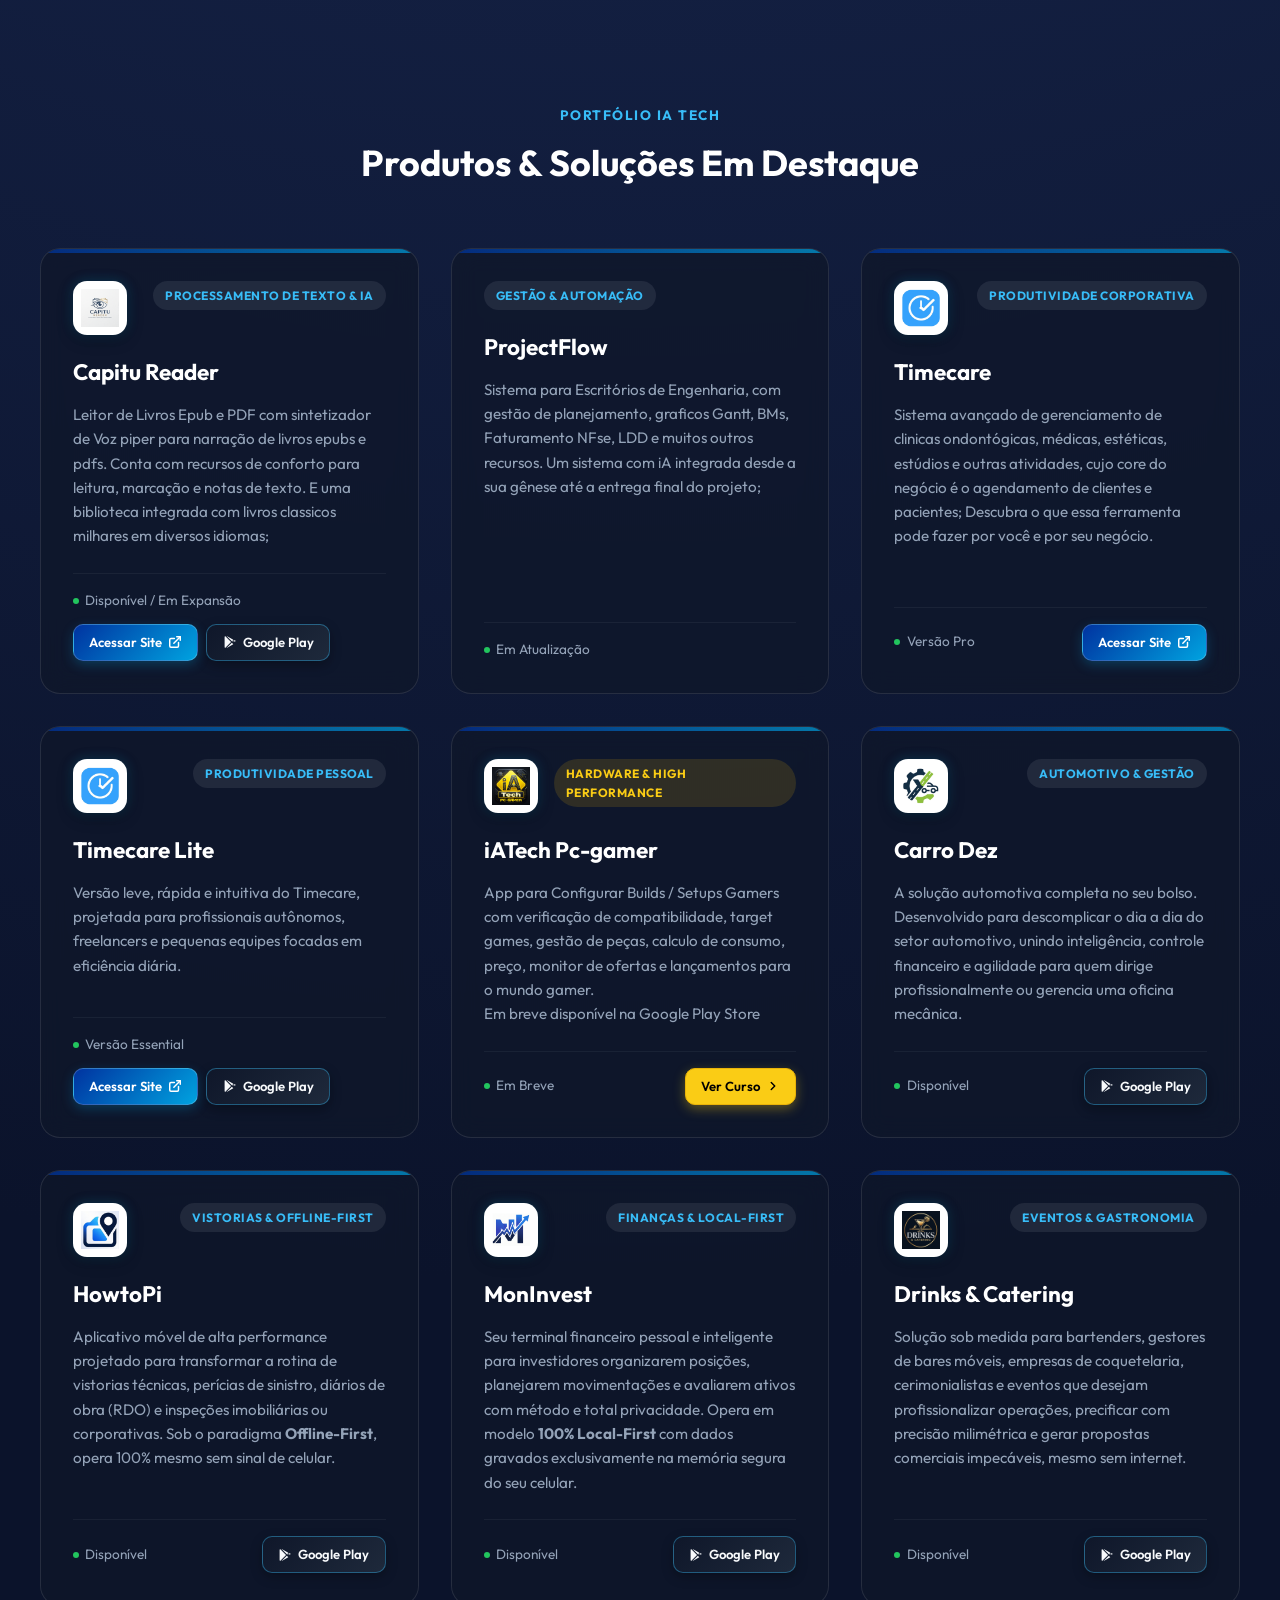
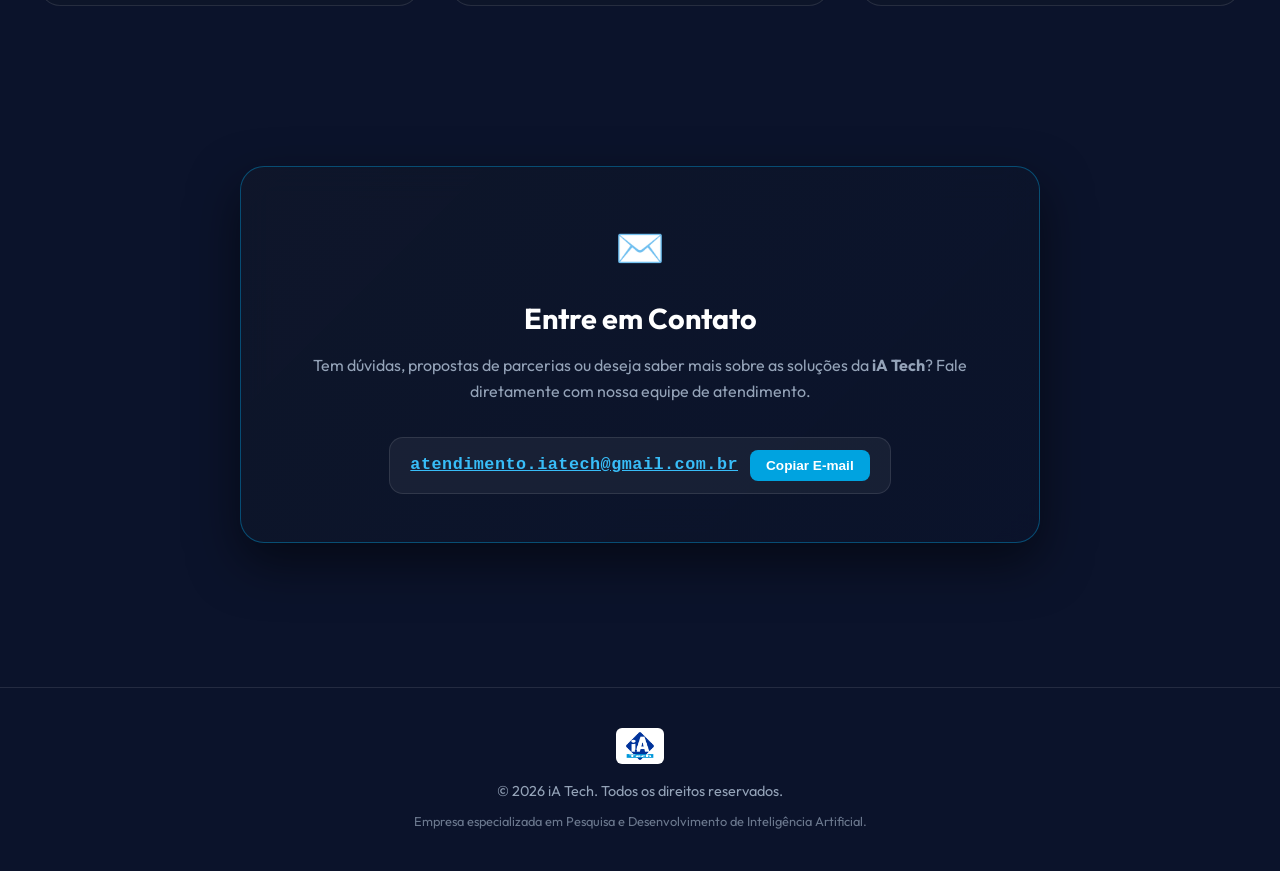
==== commit 819e4fa4: "novos-apps" ====
--- a/index.html
+++ b/index.html
@@ -8,9 +8,9 @@
 
   <!-- SEO & Open Graph Meta Tags -->
   <meta name="description"
-    content="A iA Tech é uma empresa especializada em pesquisa e desenvolvimento de inteligência artificial. Conheça nossos produtos: Capitu Reader, ProjectFlow, Timecare, Timecare Lite e iATech Pc-gamer.">
+    content="A iA Tech é uma empresa especializada em pesquisa e desenvolvimento de inteligência artificial e soluções de alta performance. Conheça nossos produtos: Capitu Reader, ProjectFlow, Timecare, Carro Dez, HowtoPi, MonInvest, Drinks & Catering e iATech Pc-gamer.">
   <meta name="keywords"
-    content="iA Tech, Inteligência Artificial, Pesquisa e Desenvolvimento, Capitu Reader, ProjectFlow, Timecare, Timecare Lite, iATech Pc-gamer">
+    content="iA Tech, Inteligência Artificial, Pesquisa e Desenvolvimento, Capitu Reader, ProjectFlow, Timecare, Timecare Lite, Carro Dez, HowtoPi, MonInvest, Drinks & Catering, iATech Pc-gamer">
   <meta name="author" content="iA Tech">
 
   <meta property="og:title" content="iA Tech | Pesquisa e Desenvolvimento de Inteligência Artificial">
@@ -42,6 +42,17 @@
           'https://www.googletagmanager.com/gtm.js?id=' + i + dl; f.parentNode.insertBefore(j, f);
     })(window, document, 'script', 'dataLayer', 'GTM-5LF766N');</script>
   <!-- End Google Tag Manager -->
+
+  <!-- Google tag (gtag.js) -->
+  <script async src="https://www.googletagmanager.com/gtag/js?id=G-B4Q9MK1J0K"></script>
+  <script>
+    window.dataLayer = window.dataLayer || [];
+    function gtag() { dataLayer.push(arguments); }
+    gtag('js', new Date());
+
+    gtag('config', 'G-B4Q9MK1J0K');
+  </script>
+
 </head>
 
 <body>
@@ -183,9 +194,70 @@
             <span class="product-status">
               <span class="status-dot"></span> Disponível / Em Expansão
             </span>
-            <a href="https://capitu-reader.com.br" target="_blank" rel="noopener noreferrer" class="btn-product-action" title="Visitar site do Capitu Reader">
+            <div class="product-actions">
+              <a href="https://capitu-reader.com.br" target="_blank" rel="noopener noreferrer" class="btn-product-action"
+                title="Visitar site do Capitu Reader">
+                <span>Acessar Site</span>
+                <svg width="14" height="14" viewBox="0 0 24 24" fill="none" stroke="currentColor" stroke-width="2.5"
+                  stroke-linecap="round" stroke-linejoin="round">
+                  <path d="M18 13v6a2 2 0 0 1-2 2H5a2 2 0 0 1-2-2V8a2 2 0 0 1 2-2h6"></path>
+                  <polyline points="15 3 21 3 21 9"></polyline>
+                  <line x1="10" y1="14" x2="21" y2="3"></line>
+                </svg>
+              </a>
+              <a href="https://play.google.com/store/apps/details?id=br.com.iatech.capitureader" target="_blank"
+                rel="noopener noreferrer" class="btn-product-action btn-product-playstore"
+                title="Baixar Capitu Reader na Google Play">
+                <svg width="14" height="14" viewBox="0 0 24 24" fill="currentColor">
+                  <path d="M3.609 1.814L13.793 12 3.61 22.186a2.38 2.38 0 0 1-.61-.914c-.16-.44-.24-.916-.24-1.417V4.145c0-.5.08-.977.24-1.417.153-.42.36-.734.61-.914zM15.207 13.414l2.42 2.42-12.016 6.94 9.596-9.36zm0-2.828L5.61 1.226 17.627 8.166l-2.42 2.42zm1.414 1.414l2.87-2.87c.725-.42 1.258-.236 1.488.084.18.25.26.59.26.986s-.08.736-.26.986c-.23.32-.763.504-1.488.084l-2.87-2.87z"/>
+                </svg>
+                <span>Google Play</span>
+              </a>
+            </div>
+          </div>
+        </article>
+
+        <!-- ProjectFlow -->
+        <article class="product-card">
+          <div class="product-card-header">
+            <span class="product-badge">Gestão & Automação</span>
+          </div>
+          <h3 class="product-title">ProjectFlow</h3>
+          <p class="product-description">
+            Sistema para Escritórios de Engenharia, com gestão de planejamento, graficos Gantt, BMs, Faturamento NFse,
+            LDD e muitos outros recursos.
+            Um sistema com iA integrada desde a sua gênese até a entrega final do projeto;
+          </p>
+          <div class="product-footer">
+            <span class="product-status">
+              <span class="status-dot"></span> Em Atualização
+            </span>
+          </div>
+        </article>
+
+        <!-- Timecare -->
+        <article class="product-card">
+          <div class="product-card-header">
+            <div class="product-logo-wrapper" title="Timecare">
+              <img src="logos/timecare.png" alt="Timecare Logo" class="product-logo-img">
+            </div>
+            <span class="product-badge">Produtividade Corporativa</span>
+          </div>
+          <h3 class="product-title">Timecare</h3>
+          <p class="product-description">
+            Sistema avançado de gerenciamento de clinicas ondontógicas, médicas, estéticas, estúdios e outras
+            atividades, cujo core do negócio é o agendamento de clientes e pacientes;
+            Descubra o que essa ferramenta pode fazer por você e por seu negócio.
+          </p>
+          <div class="product-footer">
+            <span class="product-status">
+              <span class="status-dot"></span> Versão Pro
+            </span>
+            <a href="https://timecare.com.br" target="_blank" rel="noopener noreferrer" class="btn-product-action"
+              title="Visitar site do Timecare">
               <span>Acessar Site</span>
-              <svg width="14" height="14" viewBox="0 0 24 24" fill="none" stroke="currentColor" stroke-width="2.5" stroke-linecap="round" stroke-linejoin="round">
+              <svg width="14" height="14" viewBox="0 0 24 24" fill="none" stroke="currentColor" stroke-width="2.5"
+                stroke-linecap="round" stroke-linejoin="round">
                 <path d="M18 13v6a2 2 0 0 1-2 2H5a2 2 0 0 1-2-2V8a2 2 0 0 1 2-2h6"></path>
                 <polyline points="15 3 21 3 21 9"></polyline>
                 <line x1="10" y1="14" x2="21" y2="3"></line>
@@ -194,53 +266,6 @@
           </div>
         </article>
 
-        <!-- ProjectFlow -->
-        <article class="product-card">
-          <div class="product-card-header">
-            <span class="product-badge">Gestão & Automação</span>
-          </div>
-          <h3 class="product-title">ProjectFlow</h3>
-          <p class="product-description">
-            Sistema para Escritórios de Engenharia, com gestão de planejamento, graficos Gantt, BMs, Faturamento NFse,
-            LDD e muitos outros recursos.
-            Um sistema com iA integrada desde a sua gênese até a entrega final do projeto;
-          </p>
-          <div class="product-footer">
-            <span class="product-status">
-              <span class="status-dot"></span> Em Atualização
-            </span>
-          </div>
-        </article>
-
-        <!-- Timecare -->
-        <article class="product-card">
-          <div class="product-card-header">
-            <div class="product-logo-wrapper" title="Timecare">
-              <img src="logos/timecare.png" alt="Timecare Logo" class="product-logo-img">
-            </div>
-            <span class="product-badge">Produtividade Corporativa</span>
-          </div>
-          <h3 class="product-title">Timecare</h3>
-          <p class="product-description">
-            Sistema avançado de gerenciamento de clinicas ondontógicas, médicas, estéticas, estúdios e outras
-            atividades, cujo core do negócio é o agendamento de clientes e pacientes;
-            Descubra o que essa ferramenta pode fazer por você e por seu negócio.
-          </p>
-          <div class="product-footer">
-            <span class="product-status">
-              <span class="status-dot"></span> Versão Pro
-            </span>
-            <a href="https://timecare.com.br" target="_blank" rel="noopener noreferrer" class="btn-product-action" title="Visitar site do Timecare">
-              <span>Acessar Site</span>
-              <svg width="14" height="14" viewBox="0 0 24 24" fill="none" stroke="currentColor" stroke-width="2.5" stroke-linecap="round" stroke-linejoin="round">
-                <path d="M18 13v6a2 2 0 0 1-2 2H5a2 2 0 0 1-2-2V8a2 2 0 0 1 2-2h6"></path>
-                <polyline points="15 3 21 3 21 9"></polyline>
-                <line x1="10" y1="14" x2="21" y2="3"></line>
-              </svg>
-            </a>
-          </div>
-        </article>
-
         <!-- Timecare Lite -->
         <article class="product-card">
           <div class="product-card-header">
@@ -258,37 +283,172 @@
             <span class="product-status">
               <span class="status-dot"></span> Versão Essential
             </span>
-            <a href="https://timecare.com.br" target="_blank" rel="noopener noreferrer" class="btn-product-action" title="Visitar site do Timecare Lite">
-              <span>Acessar Site</span>
-              <svg width="14" height="14" viewBox="0 0 24 24" fill="none" stroke="currentColor" stroke-width="2.5" stroke-linecap="round" stroke-linejoin="round">
-                <path d="M18 13v6a2 2 0 0 1-2 2H5a2 2 0 0 1-2-2V8a2 2 0 0 1 2-2h6"></path>
-                <polyline points="15 3 21 3 21 9"></polyline>
-                <line x1="10" y1="14" x2="21" y2="3"></line>
-              </svg>
-            </a>
+            <div class="product-actions">
+              <a href="https://timecare.com.br/lite" target="_blank" rel="noopener noreferrer" class="btn-product-action"
+                title="Visitar site do Timecare Lite">
+                <span>Acessar Site</span>
+                <svg width="14" height="14" viewBox="0 0 24 24" fill="none" stroke="currentColor" stroke-width="2.5"
+                  stroke-linecap="round" stroke-linejoin="round">
+                  <path d="M18 13v6a2 2 0 0 1-2 2H5a2 2 0 0 1-2-2V8a2 2 0 0 1 2-2h6"></path>
+                  <polyline points="15 3 21 3 21 9"></polyline>
+                  <line x1="10" y1="14" x2="21" y2="3"></line>
+                </svg>
+              </a>
+              <a href="https://play.google.com/store/apps/details?id=br.com.iatech.timecare_lite" target="_blank"
+                rel="noopener noreferrer" class="btn-product-action btn-product-playstore"
+                title="Baixar Timecare Lite na Google Play">
+                <svg width="14" height="14" viewBox="0 0 24 24" fill="currentColor">
+                  <path d="M3.609 1.814L13.793 12 3.61 22.186a2.38 2.38 0 0 1-.61-.914c-.16-.44-.24-.916-.24-1.417V4.145c0-.5.08-.977.24-1.417.153-.42.36-.734.61-.914zM15.207 13.414l2.42 2.42-12.016 6.94 9.596-9.36zm0-2.828L5.61 1.226 17.627 8.166l-2.42 2.42zm1.414 1.414l2.87-2.87c.725-.42 1.258-.236 1.488.084.18.25.26.59.26.986s-.08.736-.26.986c-.23.32-.763.504-1.488.084l-2.87-2.87z"/>
+                </svg>
+                <span>Google Play</span>
+              </a>
+            </div>
           </div>
         </article>
 
         <!-- iATech Pc-gamer -->
         <article class="product-card">
           <div class="product-card-header">
+            <div class="product-logo-wrapper" title="iATech Pc-gamer">
+              <img src="logos/pc-gamer.png" alt="iATech Pc-gamer Logo" class="product-logo-img">
+            </div>
             <span class="product-badge hardware">Hardware & High Performance</span>
           </div>
           <h3 class="product-title">iATech Pc-gamer</h3>
           <p class="product-description">
-            Estações de trabalho e computadores de alta performance customizados e otimizados para execução local de
-            modelos de Inteligência Artificial, renderização e jogos de última geração.
-          </p>
-          <div class="product-footer">
-            <span class="product-status">
-              <span class="status-dot"></span> Edição Especial
-            </span>
-            <a href="#curso-pc-gamer" class="btn-product-action btn-product-course" id="btn-card-curso-pcgamer" title="Abrir Curso PC-Gamer">
+            App para Configurar Builds / Setups Gamers com verificação de compatibilidade, target games, gestão de
+            peças,
+            calculo de consumo, preço, monitor de ofertas e lançamentos para o mundo gamer. <br>Em breve disponível na
+            Google Play Store </br>
+          </p>
+          <div class="product-footer">
+            <span class="product-status">
+              <span class="status-dot"></span> Em Breve
+            </span>
+            <a href="#curso-pc-gamer" class="btn-product-action btn-product-course" id="btn-card-curso-pcgamer"
+              title="Abrir Curso PC-Gamer">
               <span>Ver Curso</span>
-              <svg width="14" height="14" viewBox="0 0 24 24" fill="none" stroke="currentColor" stroke-width="2.5" stroke-linecap="round" stroke-linejoin="round">
+              <svg width="14" height="14" viewBox="0 0 24 24" fill="none" stroke="currentColor" stroke-width="2.5"
+                stroke-linecap="round" stroke-linejoin="round">
                 <polyline points="9 18 15 12 9 6"></polyline>
               </svg>
             </a>
+          </div>
+        </article>
+
+        <!-- Carro Dez -->
+        <article class="product-card">
+          <div class="product-card-header">
+            <div class="product-logo-wrapper" title="Carro Dez">
+              <img src="logos/carro-dez.png" alt="Carro Dez Logo" class="product-logo-img">
+            </div>
+            <span class="product-badge">Automotivo & Gestão</span>
+          </div>
+          <h3 class="product-title">Carro Dez</h3>
+          <p class="product-description">
+            A solução automotiva completa no seu bolso. Desenvolvido para descomplicar o dia a dia do setor automotivo, unindo inteligência, controle financeiro e agilidade para quem dirige profissionalmente ou gerencia uma oficina mecânica.
+          </p>
+          <div class="product-footer">
+            <span class="product-status">
+              <span class="status-dot"></span> Disponível
+            </span>
+            <div class="product-actions">
+              <a href="https://play.google.com/store/apps/details?id=br.com.iatech.autodtc_pro" target="_blank"
+                rel="noopener noreferrer" class="btn-product-action btn-product-playstore"
+                title="Baixar Carro Dez na Google Play">
+                <svg width="14" height="14" viewBox="0 0 24 24" fill="currentColor">
+                  <path d="M3.609 1.814L13.793 12 3.61 22.186a2.38 2.38 0 0 1-.61-.914c-.16-.44-.24-.916-.24-1.417V4.145c0-.5.08-.977.24-1.417.153-.42.36-.734.61-.914zM15.207 13.414l2.42 2.42-12.016 6.94 9.596-9.36zm0-2.828L5.61 1.226 17.627 8.166l-2.42 2.42zm1.414 1.414l2.87-2.87c.725-.42 1.258-.236 1.488.084.18.25.26.59.26.986s-.08.736-.26.986c-.23.32-.763.504-1.488.084l-2.87-2.87z"/>
+                </svg>
+                <span>Google Play</span>
+              </a>
+            </div>
+          </div>
+        </article>
+
+        <!-- HowtoPi -->
+        <article class="product-card">
+          <div class="product-card-header">
+            <div class="product-logo-wrapper" title="HowtoPi">
+              <img src="logos/howtopi.png" alt="HowtoPi Logo" class="product-logo-img">
+            </div>
+            <span class="product-badge">Vistorias & Offline-First</span>
+          </div>
+          <h3 class="product-title">HowtoPi</h3>
+          <p class="product-description">
+            Aplicativo móvel de alta performance projetado para transformar a rotina de vistorias técnicas, perícias de sinistro, diários de obra (RDO) e inspeções imobiliárias ou corporativas. Sob o paradigma <strong>Offline-First</strong>, opera 100% mesmo sem sinal de celular.
+          </p>
+          <div class="product-footer">
+            <span class="product-status">
+              <span class="status-dot"></span> Disponível
+            </span>
+            <div class="product-actions">
+              <a href="https://play.google.com/store/apps/details?id=br.com.iatech.howtopi" target="_blank"
+                rel="noopener noreferrer" class="btn-product-action btn-product-playstore"
+                title="Baixar HowtoPi na Google Play">
+                <svg width="14" height="14" viewBox="0 0 24 24" fill="currentColor">
+                  <path d="M3.609 1.814L13.793 12 3.61 22.186a2.38 2.38 0 0 1-.61-.914c-.16-.44-.24-.916-.24-1.417V4.145c0-.5.08-.977.24-1.417.153-.42.36-.734.61-.914zM15.207 13.414l2.42 2.42-12.016 6.94 9.596-9.36zm0-2.828L5.61 1.226 17.627 8.166l-2.42 2.42zm1.414 1.414l2.87-2.87c.725-.42 1.258-.236 1.488.084.18.25.26.59.26.986s-.08.736-.26.986c-.23.32-.763.504-1.488.084l-2.87-2.87z"/>
+                </svg>
+                <span>Google Play</span>
+              </a>
+            </div>
+          </div>
+        </article>
+
+        <!-- MonInvest -->
+        <article class="product-card">
+          <div class="product-card-header">
+            <div class="product-logo-wrapper" title="MonInvest">
+              <img src="logos/moninvest.png" alt="MonInvest Logo" class="product-logo-img">
+            </div>
+            <span class="product-badge">Finanças & Local-First</span>
+          </div>
+          <h3 class="product-title">MonInvest</h3>
+          <p class="product-description">
+            Seu terminal financeiro pessoal e inteligente para investidores organizarem posições, planejarem movimentações e avaliarem ativos com método e total privacidade. Opera em modelo <strong>100% Local-First</strong> com dados gravados exclusivamente na memória segura do seu celular.
+          </p>
+          <div class="product-footer">
+            <span class="product-status">
+              <span class="status-dot"></span> Disponível
+            </span>
+            <div class="product-actions">
+              <a href="https://play.google.com/store/apps/details?id=br.com.iatech.moninvest" target="_blank"
+                rel="noopener noreferrer" class="btn-product-action btn-product-playstore"
+                title="Baixar MonInvest na Google Play">
+                <svg width="14" height="14" viewBox="0 0 24 24" fill="currentColor">
+                  <path d="M3.609 1.814L13.793 12 3.61 22.186a2.38 2.38 0 0 1-.61-.914c-.16-.44-.24-.916-.24-1.417V4.145c0-.5.08-.977.24-1.417.153-.42.36-.734.61-.914zM15.207 13.414l2.42 2.42-12.016 6.94 9.596-9.36zm0-2.828L5.61 1.226 17.627 8.166l-2.42 2.42zm1.414 1.414l2.87-2.87c.725-.42 1.258-.236 1.488.084.18.25.26.59.26.986s-.08.736-.26.986c-.23.32-.763.504-1.488.084l-2.87-2.87z"/>
+                </svg>
+                <span>Google Play</span>
+              </a>
+            </div>
+          </div>
+        </article>
+
+        <!-- Drinks & Catering -->
+        <article class="product-card">
+          <div class="product-card-header">
+            <div class="product-logo-wrapper" title="Drinks & Catering">
+              <img src="logos/drinks.png" alt="Drinks & Catering Logo" class="product-logo-img">
+            </div>
+            <span class="product-badge">Eventos & Gastronomia</span>
+          </div>
+          <h3 class="product-title">Drinks & Catering</h3>
+          <p class="product-description">
+            Solução sob medida para bartenders, gestores de bares móveis, empresas de coquetelaria, cerimonialistas e eventos que desejam profissionalizar operações, precificar com precisão milimétrica e gerar propostas comerciais impecáveis, mesmo sem internet.
+          </p>
+          <div class="product-footer">
+            <span class="product-status">
+              <span class="status-dot"></span> Disponível
+            </span>
+            <div class="product-actions">
+              <a href="https://play.google.com/store/apps/details?id=br.com.iatech.drinks" target="_blank"
+                rel="noopener noreferrer" class="btn-product-action btn-product-playstore"
+                title="Baixar Drinks & Catering na Google Play">
+                <svg width="14" height="14" viewBox="0 0 24 24" fill="currentColor">
+                  <path d="M3.609 1.814L13.793 12 3.61 22.186a2.38 2.38 0 0 1-.61-.914c-.16-.44-.24-.916-.24-1.417V4.145c0-.5.08-.977.24-1.417.153-.42.36-.734.61-.914zM15.207 13.414l2.42 2.42-12.016 6.94 9.596-9.36zm0-2.828L5.61 1.226 17.627 8.166l-2.42 2.42zm1.414 1.414l2.87-2.87c.725-.42 1.258-.236 1.488.084.18.25.26.59.26.986s-.08.736-.26.986c-.23.32-.763.504-1.488.084l-2.87-2.87z"/>
+                </svg>
+                <span>Google Play</span>
+              </a>
+            </div>
           </div>
         </article>
 
--- a/styles.css
+++ b/styles.css
@@ -529,9 +529,17 @@
   display: flex;
   justify-content: space-between;
   align-items: center;
+  flex-wrap: wrap;
   gap: 0.75rem;
   padding-top: 1rem;
   border-top: 1px solid rgba(255, 255, 255, 0.05);
+}
+
+.product-actions {
+  display: flex;
+  align-items: center;
+  gap: 0.5rem;
+  flex-wrap: wrap;
 }
 
 .product-status {
@@ -592,6 +600,20 @@
   background: #f59e0b;
   color: #000000;
   box-shadow: 0 6px 18px rgba(245, 158, 11, 0.5);
+}
+
+.btn-product-playstore {
+  background: linear-gradient(135deg, #0f172a, #1e293b);
+  border: 1px solid rgba(56, 189, 248, 0.4);
+  color: #f8fafc;
+  box-shadow: 0 4px 12px rgba(0, 0, 0, 0.3);
+}
+
+.btn-product-playstore:hover {
+  background: linear-gradient(135deg, #1e293b, #334155);
+  border-color: #38bdf8;
+  color: #ffffff;
+  box-shadow: 0 6px 18px rgba(56, 189, 248, 0.35);
 }
 
 /* Contact Section (Email Obfuscation UI) */
